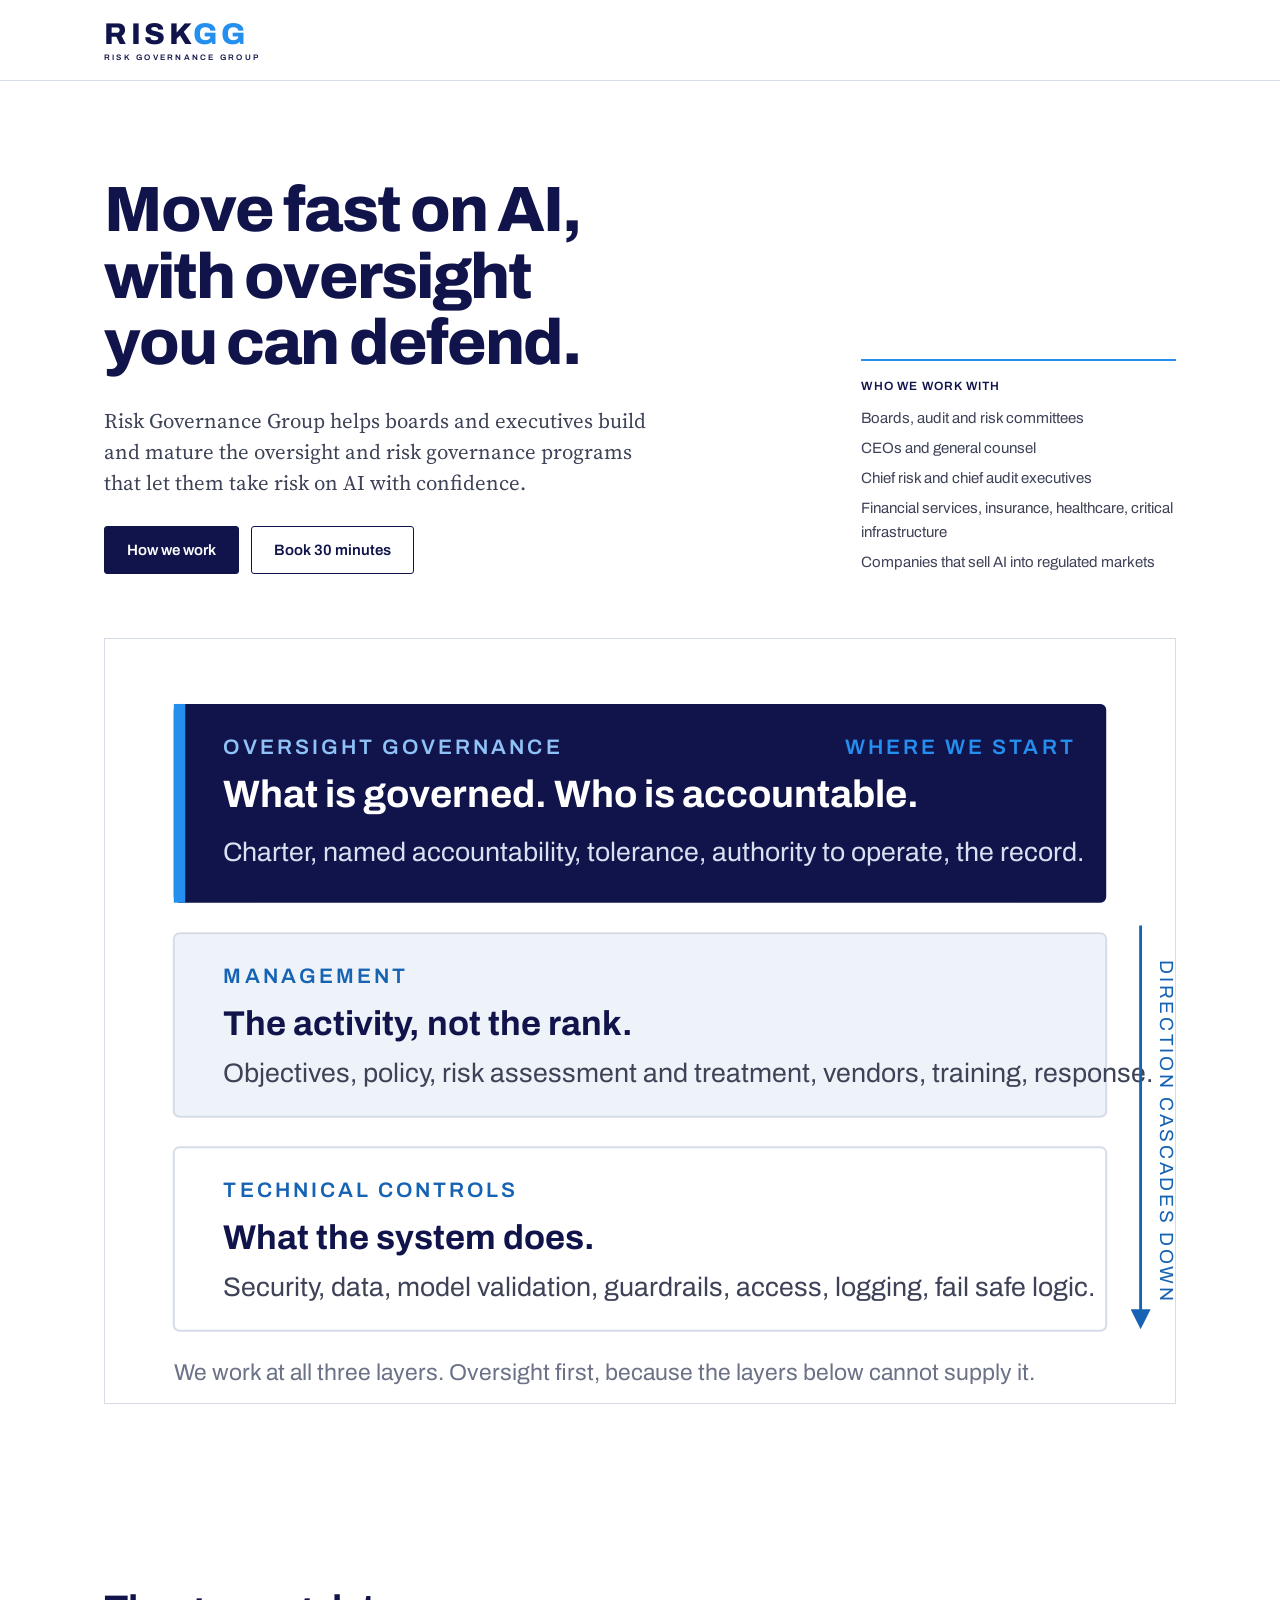
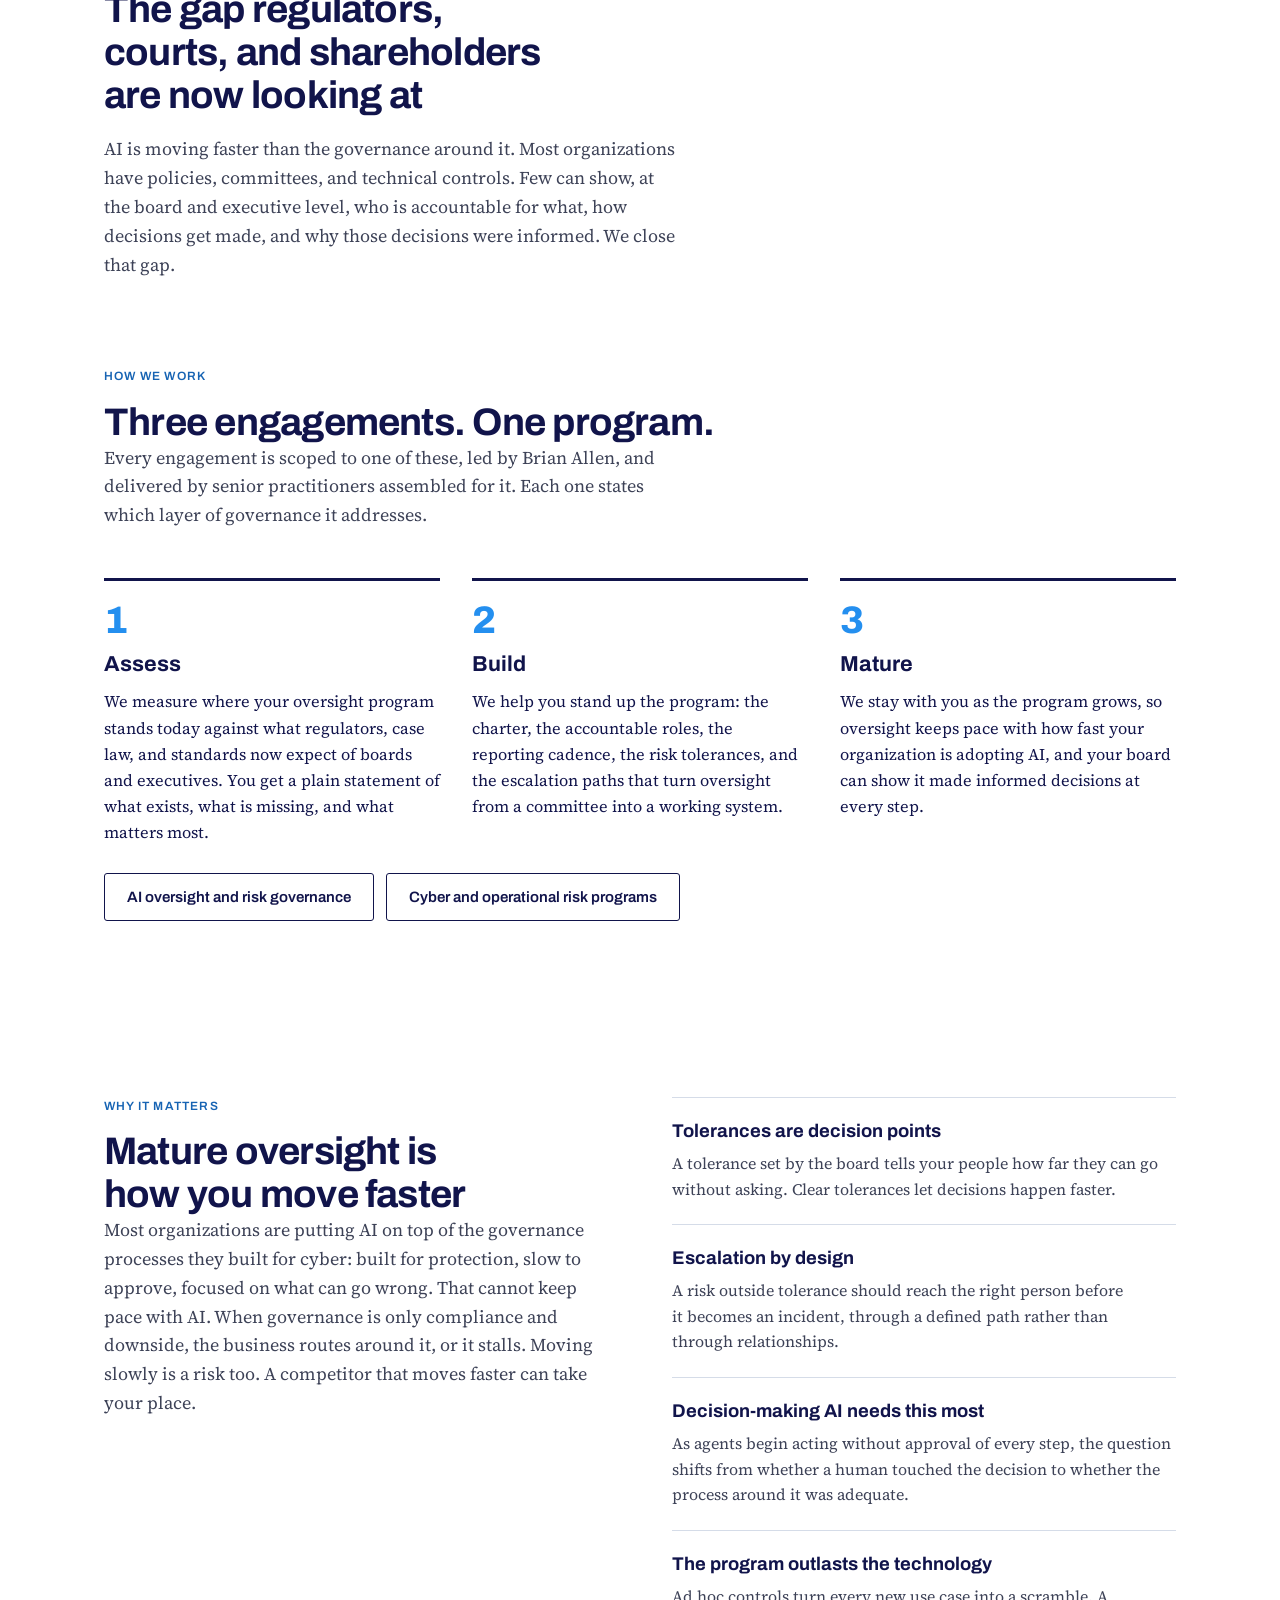
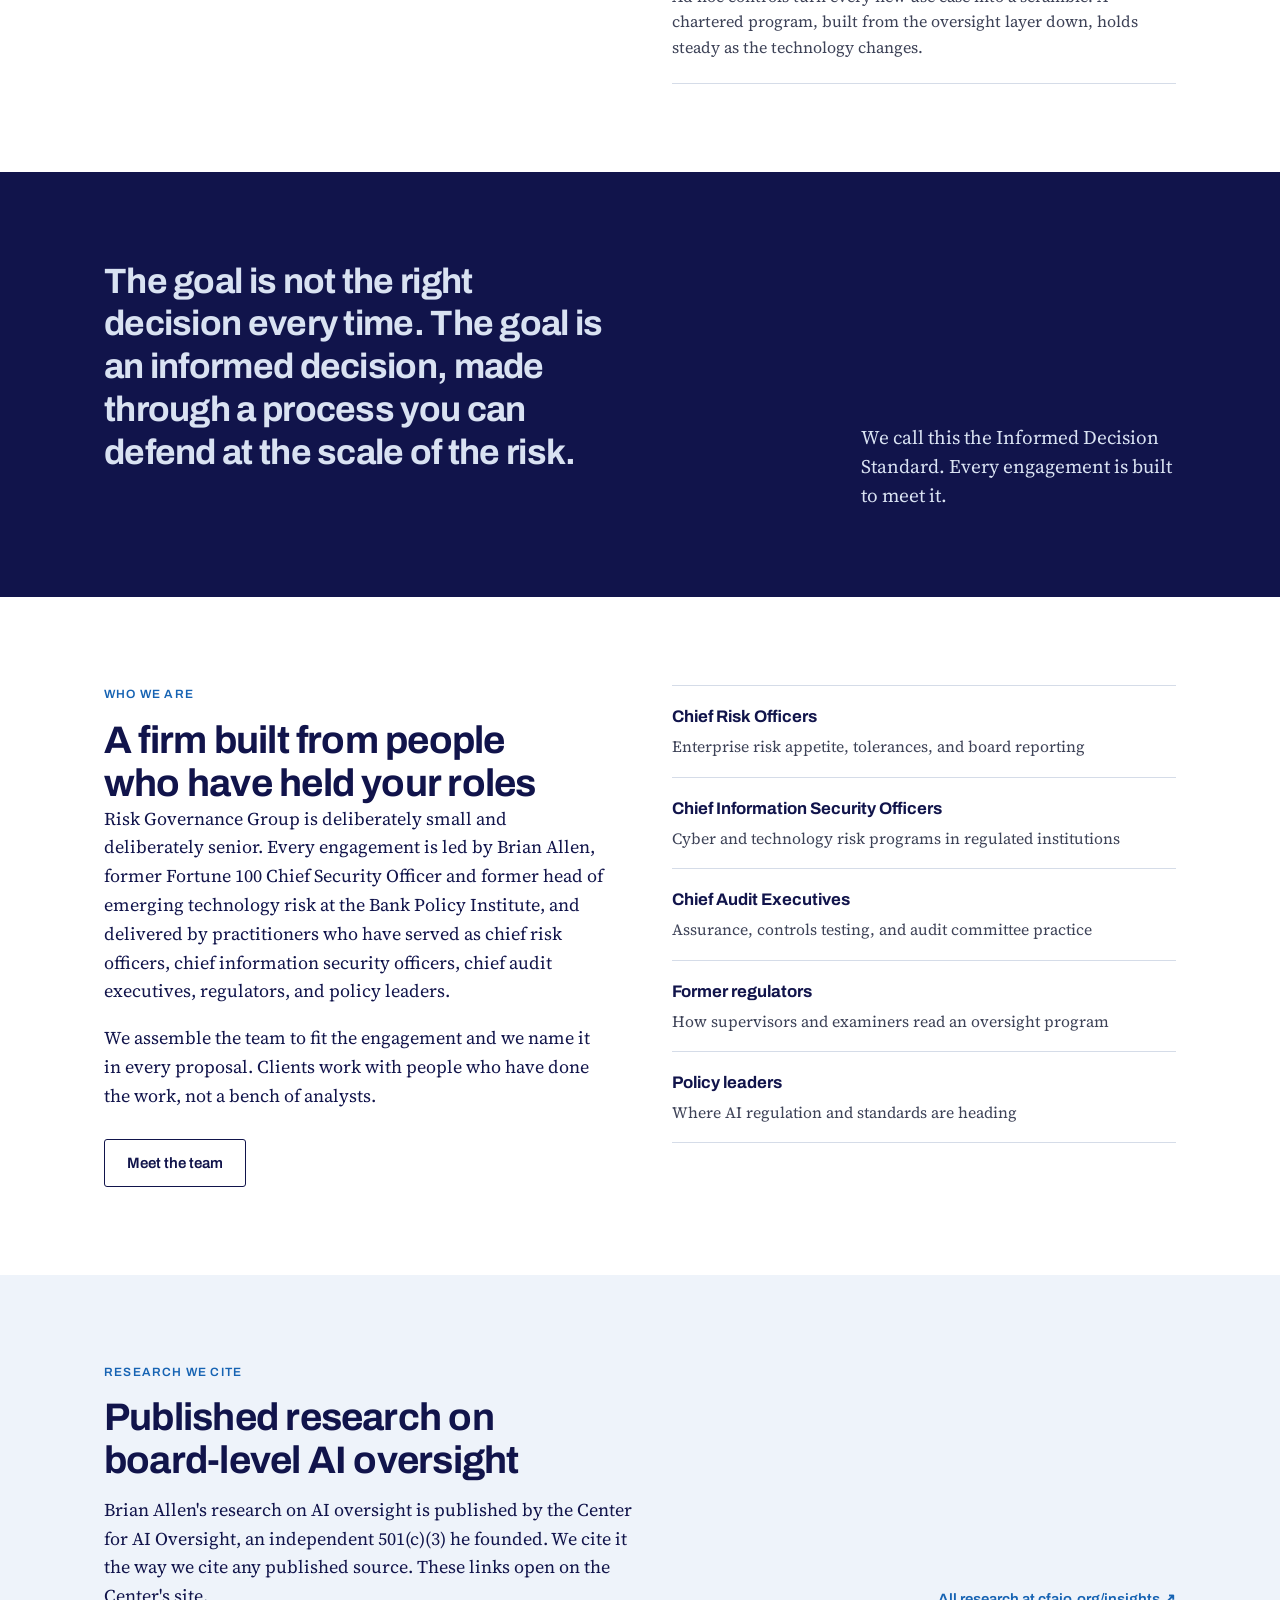
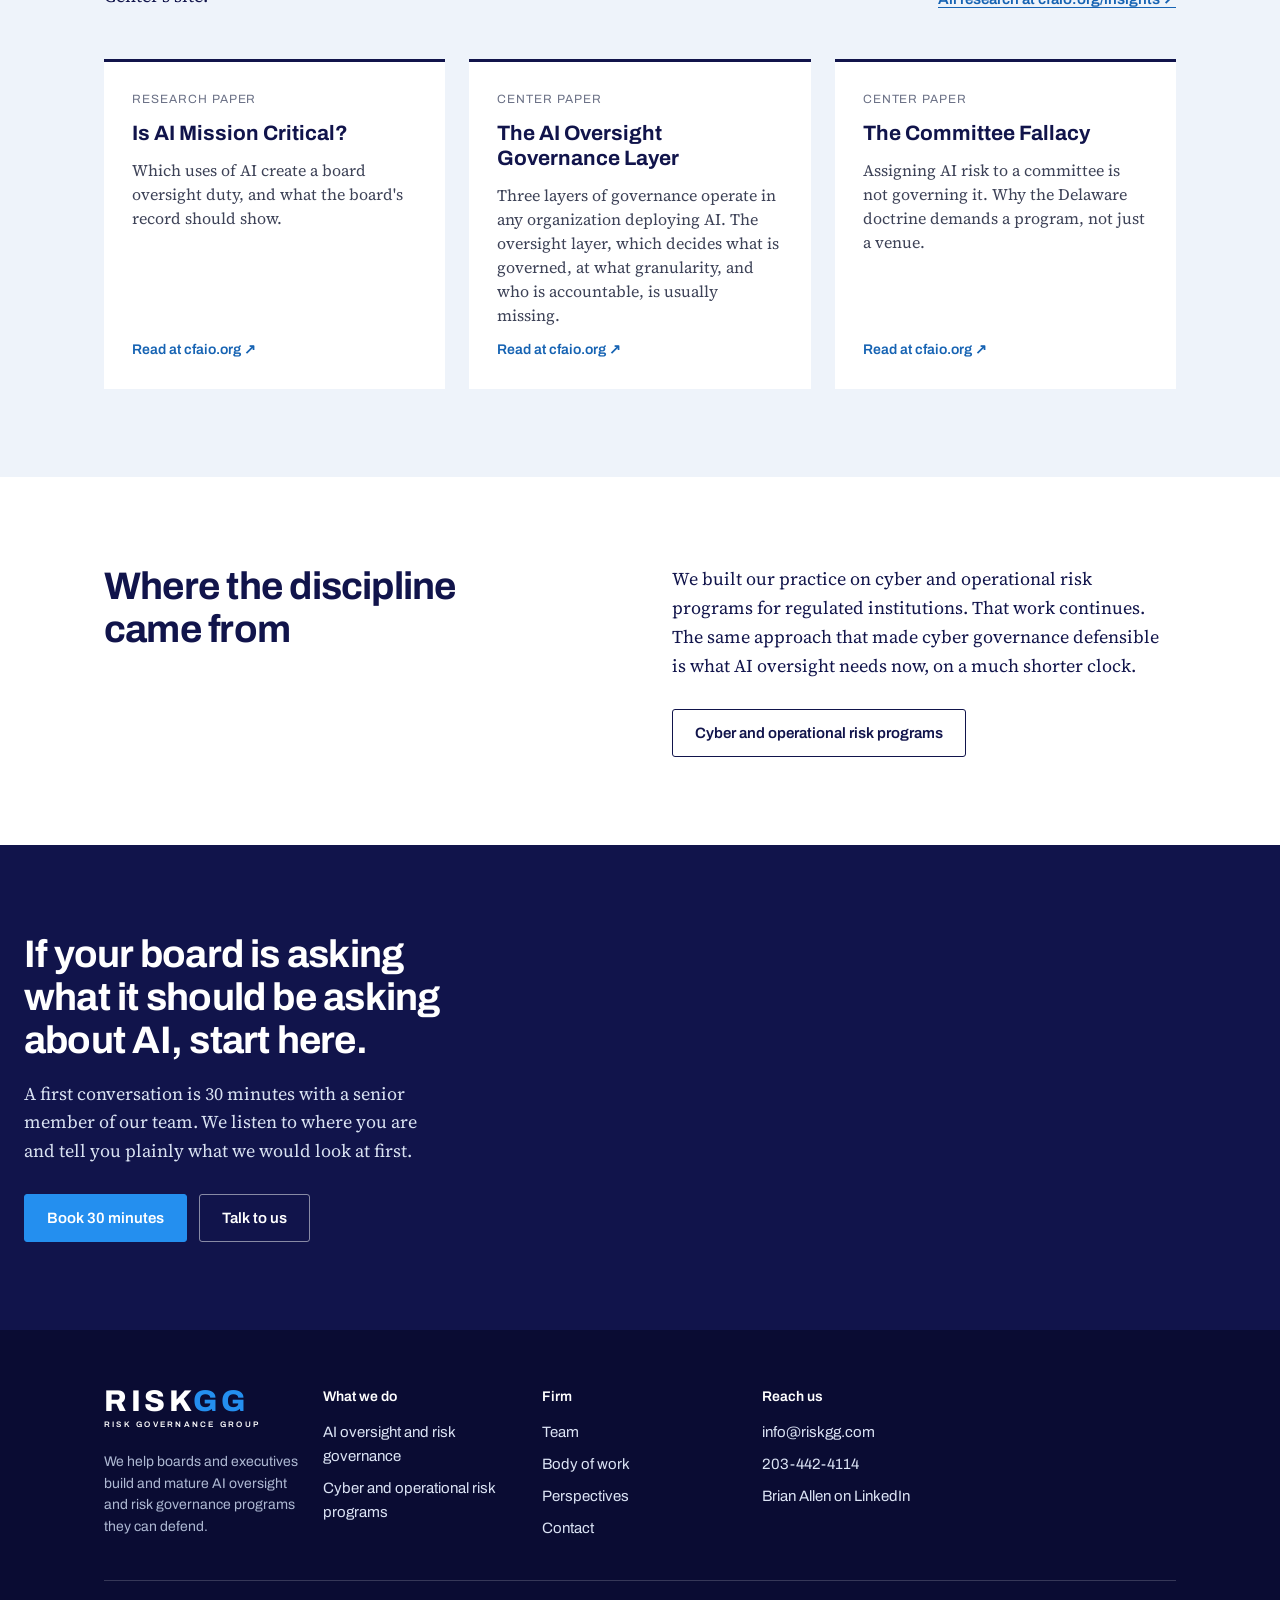
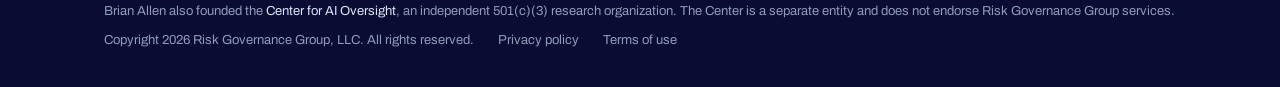
==== index.html @ 3fca48e7 "Risk Governance Group site: initial static build for Vercel" ====
<!DOCTYPE html>
<html lang="en">
<head>
<meta charset="utf-8">
<meta name="viewport" content="width=device-width, initial-scale=1">
<title>Risk Governance Group</title>
<meta name="description" content="Risk Governance Group helps boards and executives build and mature AI oversight and risk governance programs they can defend.">
<link rel="canonical" href="https://riskgg.com/">
<meta property="og:type" content="website">
<meta property="og:site_name" content="Risk Governance Group">
<meta property="og:title" content="Risk Governance Group">
<meta property="og:description" content="Risk Governance Group helps boards and executives build and mature AI oversight and risk governance programs they can defend.">
<meta property="og:url" content="https://riskgg.com/">
<meta property="og:image" content="https://riskgg.com/assets/og-image.png">
<meta name="twitter:card" content="summary_large_image">
<link rel="preconnect" href="https://fonts.googleapis.com"><link rel="preconnect" href="https://fonts.gstatic.com" crossorigin><link href="https://fonts.googleapis.com/css2?family=Archivo:wght@400;500;600;700;800&family=Source+Serif+4:ital,opsz,wght@0,8..60,400;0,8..60,600;1,8..60,400&display=swap" rel="stylesheet">
<link rel="stylesheet" href="/styles.css">
<link rel="icon" href="/assets/favicon.svg" type="image/svg+xml">
</head>
<body>
<a class="skip" href="#main">Skip to content</a>
<header class="site-header">
  <div class="wrap header-inner">
    <a href="/" class="wordmark" aria-label="Risk Governance Group home"><span class="wm-top"><span class="wm-risk">RISK</span><span class="wm-gg">GG</span></span><span class="wm-sub">Risk Governance Group</span></a>
    <details class="menu">
      <summary aria-label="Menu">Menu</summary>
      <nav class="nav" aria-label="Primary">
        <a href="/ai-oversight">AI oversight</a><a href="/cyber-operational-risk">Cyber and operational risk</a><a href="/team">Team</a><a href="/body-of-work">Body of work</a><a href="/perspectives">Perspectives</a>
        <a href="/contact" class="btn btn-solid btn-nav">Talk to us</a>
      </nav>
    </details>
  </div>
</header>
<main id="main">
<section class="hero">
  <div class="wrap hero-grid">
    <div class="hero-copy">
      <h1>Move fast on AI, with oversight you can defend.</h1>
      <p class="lede">Risk Governance Group helps boards and executives build and mature the oversight and risk governance programs that let them take risk on AI with confidence.</p>
      <div class="btn-row"><a href="#how-we-work" class="btn btn-solid">How we work</a><a href="https://calendar.app.google/1QkTQTcaoQQRDGSk6" rel="noopener" class="btn btn-outline">Book 30 minutes</a></div>
    </div>
    <aside class="hero-aside">
      <h3>Who we work with</h3>
      <span>Boards, audit and risk committees</span>
      <span>CEOs and general counsel</span>
      <span>Chief risk and chief audit executives</span>
      <span>Financial services, insurance, healthcare, critical infrastructure</span>
      <span>Companies that sell AI into regulated markets</span>
    </aside>
  </div>
  <div class="wrap"><figure class="layers">
<svg viewBox="0 0 560 400" role="img" aria-labelledby="layers-title layers-desc" xmlns="http://www.w3.org/2000/svg">
  <title id="layers-title">The three layers of AI governance</title>
  <desc id="layers-desc">Oversight governance sits above management, which sits above technical controls. We start at the top.</desc>
  <defs>
    <marker id="arr" viewBox="0 0 10 10" refX="5" refY="5" markerWidth="7" markerHeight="7" orient="auto-start-reverse"><path d="M0 0 L10 5 L0 10 z" fill="#1663B3"/></marker>
  </defs>
  <rect x="0" y="0" width="560" height="400" fill="#FFFFFF"/>
  <!-- oversight -->
  <rect x="36" y="34" width="488" height="104" rx="3" fill="#11144B"/>
  <rect x="36" y="34" width="6" height="104" fill="#248FEF"/>
  <text x="62" y="60" font-family="Archivo, Arial, sans-serif" font-size="11" font-weight="600" letter-spacing="1.6" fill="#8FC2F7">OVERSIGHT GOVERNANCE</text>
  <text x="62" y="88" font-family="Archivo, Arial, sans-serif" font-size="20" font-weight="700" fill="#FFFFFF">What is governed. Who is accountable.</text>
  <text x="62" y="116" font-family="Archivo, Arial, sans-serif" font-size="14" fill="#D9E2F2">Charter, named accountability, tolerance, authority to operate, the record.</text>
  <text x="508" y="60" text-anchor="end" font-family="Archivo, Arial, sans-serif" font-size="11" font-weight="600" letter-spacing="1.6" fill="#248FEF">WHERE WE START</text>
  <!-- management -->
  <rect x="36" y="154" width="488" height="96" rx="3" fill="#EEF3FA" stroke="#D5DCE8"/>
  <text x="62" y="180" font-family="Archivo, Arial, sans-serif" font-size="11" font-weight="600" letter-spacing="1.6" fill="#1663B3">MANAGEMENT</text>
  <text x="62" y="207" font-family="Archivo, Arial, sans-serif" font-size="18" font-weight="700" fill="#11144B">The activity, not the rank.</text>
  <text x="62" y="232" font-family="Archivo, Arial, sans-serif" font-size="14" fill="#3D4257">Objectives, policy, risk assessment and treatment, vendors, training, response.</text>
  <!-- technical -->
  <rect x="36" y="266" width="488" height="96" rx="3" fill="#FFFFFF" stroke="#D5DCE8"/>
  <text x="62" y="292" font-family="Archivo, Arial, sans-serif" font-size="11" font-weight="600" letter-spacing="1.6" fill="#1663B3">TECHNICAL CONTROLS</text>
  <text x="62" y="319" font-family="Archivo, Arial, sans-serif" font-size="18" font-weight="700" fill="#11144B">What the system does.</text>
  <text x="62" y="344" font-family="Archivo, Arial, sans-serif" font-size="14" fill="#3D4257">Security, data, model validation, guardrails, access, logging, fail safe logic.</text>
  <!-- cascade arrow -->
  <line x1="542" y1="150" x2="542" y2="356" stroke="#1663B3" stroke-width="1.5" marker-end="url(#arr)"/>
  <text x="552" y="258" transform="rotate(90 552 258)" text-anchor="middle" font-family="Archivo, Arial, sans-serif" font-size="10" letter-spacing="1.4" fill="#1663B3">DIRECTION CASCADES DOWN</text>
  <text x="36" y="388" font-family="Archivo, Arial, sans-serif" font-size="12" fill="#6B7186">We work at all three layers. Oversight first, because the layers below cannot supply it.</text>
</svg>
</figure></div>
</section>

<section class="band">
  <div class="wrap">
    <h2 class="h2-narrow">The gap regulators, courts, and shareholders are now looking at</h2>
    <p class="measure muted">AI is moving faster than the governance around it. Most organizations have policies, committees, and technical controls. Few can show, at the board and executive level, who is accountable for what, how decisions get made, and why those decisions were informed. We close that gap.</p>
  </div>
</section>

<section id="how-we-work" class="band band-tight">
  <div class="wrap">
    <div class="eyebrow">How we work</div>
    <h2>Three engagements. One program.</h2>
    <p class="measure muted">Every engagement is scoped to one of these, led by Brian Allen, and delivered by senior practitioners assembled for it. Each one states which layer of governance it addresses.</p>
    <div class="steps">
      <div class="step"><span class="step-n">1</span><h3>Assess</h3><p>We measure where your oversight program stands today against what regulators, case law, and standards now expect of boards and executives. You get a plain statement of what exists, what is missing, and what matters most.</p></div>
      <div class="step"><span class="step-n">2</span><h3>Build</h3><p>We help you stand up the program: the charter, the accountable roles, the reporting cadence, the risk tolerances, and the escalation paths that turn oversight from a committee into a working system.</p></div>
      <div class="step"><span class="step-n">3</span><h3>Mature</h3><p>We stay with you as the program grows, so oversight keeps pace with how fast your organization is adopting AI, and your board can show it made informed decisions at every step.</p></div>
    </div>
    <div class="btn-row"><a href="/ai-oversight" class="btn btn-outline">AI oversight and risk governance</a><a href="/cyber-operational-risk" class="btn btn-outline">Cyber and operational risk programs</a></div>
  </div>
</section>

<section class="band">
  <div class="wrap split">
    <div>
      <div class="eyebrow">Why it matters</div>
      <h2>Mature oversight is how you move faster</h2>
      <p class="muted">Most organizations are putting AI on top of the governance processes they built for cyber: built for protection, slow to approve, focused on what can go wrong. That cannot keep pace with AI. When governance is only compliance and downside, the business routes around it, or it stalls. Moving slowly is a risk too. A competitor that moves faster can take your place.</p>
    </div>
    <div class="list-grid">
      <div><h3>Tolerances are decision points</h3><p>A tolerance set by the board tells your people how far they can go without asking. Clear tolerances let decisions happen faster.</p></div>
      <div><h3>Escalation by design</h3><p>A risk outside tolerance should reach the right person before it becomes an incident, through a defined path rather than through relationships.</p></div>
      <div><h3>Decision-making AI needs this most</h3><p>As agents begin acting without approval of every step, the question shifts from whether a human touched the decision to whether the process around it was adequate.</p></div>
      <div><h3>The program outlasts the technology</h3><p>Ad hoc controls turn every new use case into a scramble. A chartered program, built from the oversight layer down, holds steady as the technology changes.</p></div>
    </div>
  </div>
</section>

<section class="band band-navy statement">
  <div class="wrap statement-inner">
    <p class="statement-big">The goal is not the right decision every time. The goal is an informed decision, made through a process you can defend at the scale of the risk.</p>
    <p class="statement-small">We call this the Informed Decision Standard. Every engagement is built to meet it.</p>
  </div>
</section>

<section class="band">
  <div class="wrap split">
    <div>
      <div class="eyebrow">Who we are</div>
      <h2>A firm built from people who have held your roles</h2>
      <p>Risk Governance Group is deliberately small and deliberately senior. Every engagement is led by Brian Allen, former Fortune 100 Chief Security Officer and former head of emerging technology risk at the Bank Policy Institute, and delivered by practitioners who have served as chief risk officers, chief information security officers, chief audit executives, regulators, and policy leaders.</p>
      <p>We assemble the team to fit the engagement and we name it in every proposal. Clients work with people who have done the work, not a bench of analysts.</p>
      <div class="btn-row"><a href="/team" class="btn btn-outline">Meet the team</a></div>
    </div>
    <div class="roles">
      <div><b>Chief Risk Officers</b><span>Enterprise risk appetite, tolerances, and board reporting</span></div>
      <div><b>Chief Information Security Officers</b><span>Cyber and technology risk programs in regulated institutions</span></div>
      <div><b>Chief Audit Executives</b><span>Assurance, controls testing, and audit committee practice</span></div>
      <div><b>Former regulators</b><span>How supervisors and examiners read an oversight program</span></div>
      <div><b>Policy leaders</b><span>Where AI regulation and standards are heading</span></div>
    </div>
  </div>
</section>

<section class="band band-light">
  <div class="wrap">
    <div class="section-head">
      <div>
        <div class="eyebrow">Research we cite</div>
        <h2>Published research on board-level AI oversight</h2>
        <p>Brian Allen's research on AI oversight is published by the Center for AI Oversight, an independent 501(c)(3) he founded. We cite it the way we cite any published source. These links open on the Center's site.</p>
      </div>
      <a href="https://cfaio.org/insights" rel="noopener" class="link-strong">All research at cfaio.org/insights &#8599;</a>
    </div>
    <div class="cards-3">
      <a href="https://cfaio.org/is-ai-mission-critical" rel="noopener" class="card">
        <span class="card-kicker">Research paper</span>
        <span class="card-title">Is AI Mission Critical?</span>
        <span class="card-text">Which uses of AI create a board oversight duty, and what the board's record should show.</span>
        <span class="card-link">Read at cfaio.org &#8599;</span>
      </a>
      <a href="https://cfaio.org/the-ai-oversight-governance-layer" rel="noopener" class="card">
        <span class="card-kicker">Center paper</span>
        <span class="card-title">The AI Oversight Governance Layer</span>
        <span class="card-text">Three layers of governance operate in any organization deploying AI. The oversight layer, which decides what is governed, at what granularity, and who is accountable, is usually missing.</span>
        <span class="card-link">Read at cfaio.org &#8599;</span>
      </a>
      <a href="https://cfaio.org/committee-fallacy-anatomy" rel="noopener" class="card">
        <span class="card-kicker">Center paper</span>
        <span class="card-title">The Committee Fallacy</span>
        <span class="card-text">Assigning AI risk to a committee is not governing it. Why the Delaware doctrine demands a program, not just a venue.</span>
        <span class="card-link">Read at cfaio.org &#8599;</span>
      </a>
    </div>
  </div>
</section>

<section class="band">
  <div class="wrap split">
    <h2>Where the discipline came from</h2>
    <div>
      <p>We built our practice on cyber and operational risk programs for regulated institutions. That work continues. The same approach that made cyber governance defensible is what AI oversight needs now, on a much shorter clock.</p>
      <div class="btn-row"><a href="/cyber-operational-risk" class="btn btn-outline">Cyber and operational risk programs</a></div>
    </div>
  </div>
</section>

<section class="band band-navy cta">
  <div class="wrap cta-inner">
    <h2>If your board is asking what it should be asking about AI, start here.</h2>
    <p>A first conversation is 30 minutes with a senior member of our team. We listen to where you are and tell you plainly what we would look at first.</p>
    <div class="btn-row"><a href="https://calendar.app.google/1QkTQTcaoQQRDGSk6" rel="noopener" class="btn btn-blue">Book 30 minutes</a><a href="/contact" class="btn btn-ghost-light">Talk to us</a></div>
  </div>
</section>
</main>
<footer class="site-footer">
  <div class="wrap footer-grid">
    <div class="footer-brand">
      <a href="/" class="wordmark wordmark-white" aria-label="Risk Governance Group home"><span class="wm-top"><span class="wm-risk">RISK</span><span class="wm-gg">GG</span></span><span class="wm-sub">Risk Governance Group</span></a>
      <p>We help boards and executives build and mature AI oversight and risk governance programs they can defend.</p>
    </div>
    <div>
      <h4>What we do</h4>
      <a href="/ai-oversight">AI oversight and risk governance</a>
      <a href="/cyber-operational-risk">Cyber and operational risk programs</a>
    </div>
    <div>
      <h4>Firm</h4>
      <a href="/team">Team</a>
      <a href="/body-of-work">Body of work</a>
      <a href="/perspectives">Perspectives</a>
      <a href="/contact">Contact</a>
    </div>
    <div>
      <h4>Reach us</h4>
      <a href="mailto:info@riskgg.com">info@riskgg.com</a>
      <a href="tel:+12034424114">203-442-4114</a>
      <a href="https://www.linkedin.com/in/brian-allen-esq-93a1545/" rel="noopener">Brian Allen on LinkedIn</a>
    </div>
    <div class="footer-legal">
      <span>Brian Allen also founded the <a href="https://cfaio.org" rel="noopener">Center for AI Oversight</a>, an independent 501(c)(3) research organization. The Center is a separate entity and does not endorse Risk Governance Group services.</span>
      <div class="footer-copy"><span>Copyright 2026 Risk Governance Group, LLC. All rights reserved.</span><a href="/privacy">Privacy policy</a><a href="/terms">Terms of use</a></div>
    </div>
  </div>
</footer>
</body>
</html>
---- styles.css ----
/* Risk Governance Group site styles
   Layout: one 1120px column, bands of white, pale blue and navy; typography carries the design, no photography.
   Colors (single light look, set explicitly): */
:root{
  --navy:#11144B;
  --navy-deep:#0A0C33;
  --blue:#248FEF;
  --blue-link:#1663B3;
  --ink:#11144B;
  --ink-soft:#3D4257;
  --ink-mute:#6B7186;
  --line:#D5DCE8;
  --pale:#EEF3FA;
  --paper:#FFFFFF;
  --on-navy:#D9E2F2;
  --on-navy-mute:#8F9BB8;
  --display:"Archivo",Arial,Helvetica,sans-serif;
  --body:"Source Serif 4",Georgia,"Times New Roman",serif;
  color-scheme:light;
}
*{box-sizing:border-box}
html{-webkit-text-size-adjust:100%}
body{margin:0;background:var(--paper);color:var(--ink);font-family:var(--body);font-size:18px;line-height:1.6}
img{max-width:100%;height:auto;display:block}
a{color:var(--blue-link);text-underline-offset:3px;text-decoration-thickness:1px}
a:hover{color:var(--navy)}
a:focus-visible,button:focus-visible,summary:focus-visible{outline:3px solid var(--blue);outline-offset:3px}
p{text-wrap:pretty;margin:0 0 1em}
p:last-child{margin-bottom:0}
h1,h2,h3,h4{font-family:var(--display);text-wrap:balance;margin:0;color:var(--ink)}
h1{font-weight:800;font-size:clamp(2.3rem,5vw,4.2rem);line-height:1.04;letter-spacing:-0.03em}
h2{font-weight:700;font-size:clamp(1.6rem,3vw,2.4rem);line-height:1.12;letter-spacing:-0.02em}
h3{font-weight:700;font-size:1.2rem;line-height:1.25}
h4{font-size:14px;font-weight:600}
.measure{max-width:64ch}
.muted{color:var(--ink-soft)}
.small{font-size:1rem}
.skip{position:absolute;left:-999px;top:0;background:var(--navy);color:#fff;padding:8px 12px;z-index:50}
.skip:focus{left:16px}

/* layout */
.wrap{max-width:1120px;margin:0 auto;padding-left:max(24px,env(safe-area-inset-left,0px));padding-right:max(24px,env(safe-area-inset-right,0px))}
.band{padding-block:88px}
.band-tight{padding-block:0 88px}
.band-light{background:var(--pale)}
.band-navy{background:var(--navy);color:#fff}
.band-navy h2,.band-navy h3{color:#fff}
.band-navy p{color:var(--on-navy)}
.eyebrow{font-family:var(--display);font-size:12px;letter-spacing:0.1em;text-transform:uppercase;font-weight:600;color:var(--blue-link);margin-bottom:14px}
.h2-narrow{max-width:22ch;margin-bottom:18px}
.split{display:grid;grid-template-columns:repeat(auto-fit,minmax(300px,1fr));gap:40px 64px;align-items:start}
.split>div{min-width:0}
.split h2+div,.split>h2{min-width:0}
.section-head{display:flex;flex-wrap:wrap;justify-content:space-between;align-items:end;gap:24px}
.section-head>div{max-width:60ch}
.section-head h2{margin-bottom:14px}
.link-strong{font-family:var(--display);font-weight:600;font-size:15px}

/* header */
.site-header{border-bottom:1px solid var(--line);background:var(--paper);position:sticky;top:0;z-index:20}
.header-inner{display:flex;align-items:center;justify-content:space-between;min-height:80px;gap:32px}
.wordmark{display:inline-flex;flex-direction:column;line-height:1;text-decoration:none;color:var(--navy);flex-shrink:0}
.wm-top{font-family:var(--display);font-weight:800;font-size:30px;letter-spacing:0.12em}
.wm-risk{color:var(--navy)}
.wm-gg{color:var(--blue)}
.wm-sub{font-family:var(--display);font-size:8px;letter-spacing:0.28em;text-transform:uppercase;font-weight:600;margin-top:5px;color:var(--navy)}
.wordmark-white .wm-risk,.wordmark-white .wm-sub{color:#fff}
.menu{position:relative}
.menu>summary{list-style:none;cursor:pointer;display:none;font-family:var(--display);font-weight:600;font-size:15px;padding:10px 14px;border:1.5px solid var(--navy);border-radius:3px;color:var(--navy)}
.menu>summary::-webkit-details-marker{display:none}
.nav{display:flex;align-items:center;gap:28px;font-family:var(--display);font-size:15px;font-weight:500;flex-wrap:wrap;row-gap:10px}
.nav a{color:var(--navy);text-decoration:none;white-space:nowrap;padding:4px 0;border-bottom:2px solid transparent}
.nav a:hover{border-bottom-color:var(--blue)}
.nav a.active{border-bottom-color:var(--navy)}
.nav a.btn-nav{border-bottom:0;padding:10px 18px}
@media (max-width:860px){
  .menu>summary{display:inline-block}
  .nav{display:none;position:absolute;right:0;top:calc(100% + 10px);background:var(--paper);border:1px solid var(--line);padding:16px 20px;flex-direction:column;align-items:stretch;gap:14px;min-width:260px;box-shadow:0 12px 32px rgba(17,20,75,0.12)}
  .menu[open]>.nav{display:flex}
  .nav a{white-space:normal}
}

/* buttons */
.btn{font-family:var(--display);font-weight:600;font-size:15px;text-decoration:none;padding:14px 22px;border-radius:3px;display:inline-block;border:1.5px solid var(--navy);transition:background .15s,color .15s,border-color .15s;line-height:1.2}
.btn-solid{background:var(--navy);color:#fff}
.btn-solid:hover{background:var(--blue);border-color:var(--blue);color:#fff}
.btn-outline{color:var(--navy);background:transparent}
.btn-outline:hover{background:var(--navy);color:#fff}
.btn-blue{background:var(--blue);border-color:var(--blue);color:#fff}
.btn-blue:hover{background:#fff;color:var(--navy);border-color:#fff}
.btn-ghost-light{color:#fff;border-color:rgba(255,255,255,0.5);background:transparent}
.btn-ghost-light:hover{border-color:#fff;background:#fff;color:var(--navy)}
.btn-row{display:flex;flex-wrap:wrap;gap:12px;margin-top:28px}

/* hero */
.hero{padding-block:96px 0}
.hero-grid{display:grid;grid-template-columns:repeat(auto-fit,minmax(300px,1fr));gap:48px 64px;align-items:end;margin-bottom:64px}
.hero-copy{grid-column:span 2;min-width:0}
.hero-copy h1{max-width:16ch;margin-bottom:28px}
.lede{font-size:1.3rem;line-height:1.5;color:var(--ink-soft);max-width:56ch}
.hero-aside{font-family:var(--display);font-size:15px;color:var(--ink-soft);border-top:2px solid var(--blue);padding-top:18px;display:flex;flex-direction:column;gap:6px;min-width:0}
.hero-aside h3{font-size:12px;letter-spacing:0.1em;text-transform:uppercase;font-weight:600;margin-bottom:6px;color:var(--navy)}
@media (max-width:700px){.hero-copy{grid-column:span 1}}
.layers{margin:0 0 96px;border:1px solid var(--line);background:var(--paper)}
.layers svg{width:100%;height:auto;display:block}

/* page hero */
.page-hero{padding-block:88px 56px;border-bottom:1px solid var(--line)}
.page-hero h1{margin-bottom:24px}
.page-hero-tight{padding-block:64px 32px}

/* steps */
.steps{display:grid;grid-template-columns:repeat(auto-fit,minmax(260px,1fr));gap:40px 32px;margin-top:48px}
.step{border-top:3px solid var(--navy);padding-top:20px;min-width:0}
.step-n{font-family:var(--display);font-weight:800;font-size:2.4rem;line-height:1;color:var(--blue);display:block;margin-bottom:12px}
.step h3{font-size:1.35rem;margin-bottom:10px}
.step p{font-size:1.02rem}

/* lists */
.list-grid{display:grid;grid-template-columns:repeat(auto-fit,minmax(240px,1fr));gap:0 40px;border-top:1px solid var(--line);min-width:0}
.list-grid>div{padding:22px 0;border-bottom:1px solid var(--line);min-width:0}
.list-grid h3{font-size:1.15rem;margin-bottom:8px}
.list-grid p{font-size:1rem;color:var(--ink-soft)}
.roles{display:grid;grid-template-columns:1fr;border-top:1px solid var(--line);min-width:0}
.roles>div{padding:18px 0;border-bottom:1px solid var(--line);display:flex;flex-direction:column;gap:4px}
.roles b{font-family:var(--display);font-weight:700;font-size:1.05rem}
.roles span{font-size:0.98rem;color:var(--ink-soft);line-height:1.5}
.roles-wide{grid-template-columns:repeat(auto-fit,minmax(300px,1fr));gap:0 48px;margin-top:36px}
.roles-wide>div{padding:24px 0}

/* statement */
.statement-inner{display:grid;grid-template-columns:repeat(auto-fit,minmax(300px,1fr));gap:32px 64px;align-items:end}
.statement-big{font-family:var(--display);font-weight:700;font-size:clamp(1.5rem,3vw,2.2rem);line-height:1.22;letter-spacing:-0.02em;max-width:24ch;grid-column:span 2;color:#fff}
.statement-small{font-size:1.2rem;line-height:1.5}
@media (max-width:700px){.statement-big{grid-column:span 1}}

/* cards */
.cards-3{display:grid;grid-template-columns:repeat(auto-fit,minmax(280px,1fr));gap:24px;margin-top:48px}
.card,.book{display:flex;flex-direction:column;gap:12px;background:var(--paper);padding:28px;border-top:3px solid var(--navy);text-decoration:none;color:var(--ink);min-width:0;transition:border-top-color .15s}
.card:hover,.book:hover{border-top-color:var(--blue);color:var(--ink)}
.band-light .card{background:var(--paper)}
.card-kicker{font-family:var(--display);font-size:12px;letter-spacing:0.08em;text-transform:uppercase;color:var(--ink-mute)}
.card-title{font-family:var(--display);font-weight:700;font-size:1.3rem;line-height:1.2}
.card-text{font-size:1rem;color:var(--ink-soft);line-height:1.5}
.card-link{font-family:var(--display);font-size:14px;font-weight:600;color:var(--blue-link);margin-top:auto}
.books{display:grid;grid-template-columns:repeat(auto-fit,minmax(280px,1fr));gap:24px;margin-top:40px}
.book{background:var(--pale)}
.book-static{cursor:default}
.book-static:hover{border-top-color:var(--navy)}

/* engagements */
.engagements{display:grid;grid-template-columns:1fr;border-top:1px solid var(--line);margin-top:32px}
.engagement{padding:36px 0;border-bottom:1px solid var(--line);display:grid;grid-template-columns:minmax(0,1fr);gap:12px;max-width:72ch}
.eng-head{display:flex;flex-wrap:wrap;align-items:center;gap:12px 20px}
.eng-head h3{font-size:1.4rem}
.layer-tag{font-family:var(--display);font-size:12px;letter-spacing:0.08em;text-transform:uppercase;font-weight:600;color:var(--blue-link);background:var(--pale);padding:5px 10px;border-radius:2px}
.engagement p{font-size:1.05rem}

/* questions */
.questions{margin:0;padding:0;list-style:none;counter-reset:q;border-top:1px solid var(--line);min-width:0}
.questions li{counter-increment:q;padding:18px 0 18px 56px;border-bottom:1px solid var(--line);position:relative;font-size:1.02rem;color:var(--ink-soft)}
.questions li::before{content:counter(q,lower-roman);position:absolute;left:0;top:18px;font-family:var(--display);font-weight:800;font-size:1.4rem;color:var(--blue);line-height:1}
.questions b{font-family:var(--display);color:var(--ink);font-weight:700}

/* finding */
.finding{border-top:1px solid var(--line)}
.finding>div{display:grid;grid-template-columns:minmax(150px,1fr) 2fr;gap:8px 24px;padding:16px 0;border-bottom:1px solid var(--line)}
.finding b{font-family:var(--display);font-weight:700}
.finding span{color:var(--ink-soft);font-size:1rem}
@media (max-width:520px){.finding>div{grid-template-columns:1fr}}

/* bio */
.bio-grid{display:grid;grid-template-columns:repeat(auto-fit,minmax(280px,1fr));gap:40px 64px;align-items:start}
.bio-grid>div{min-width:0}
.bio-grid>div:last-child{grid-column:span 2}
@media (max-width:700px){.bio-grid>div:last-child{grid-column:span 1}}
.portrait{aspect-ratio:4/5;max-width:100%;background:var(--line);overflow:hidden}
.portrait img{width:100%;height:100%;object-fit:cover;object-position:center top}
.bio-grid h2{font-size:clamp(1.8rem,3vw,2.5rem);margin-bottom:8px}
.bio-title{font-family:var(--display);color:var(--ink-soft);font-size:16px;margin-bottom:24px}
.cred-grid{font-family:var(--display);font-size:15px;line-height:1.5;color:var(--ink-soft);border-top:1px solid var(--line);margin-top:28px;display:grid;grid-template-columns:repeat(auto-fit,minmax(220px,1fr));gap:0 32px}
.cred-grid>div{padding:12px 0;border-bottom:1px solid var(--line)}
.cred-grid b{color:var(--ink);font-weight:600;display:block}

/* article rows */
.center-block{background:var(--pale);padding:40px}
.center-block .section-head{align-items:baseline;margin-bottom:8px}
.center-block>p{margin-bottom:24px;max-width:64ch;font-size:1rem}
.list-rows{border-top:1px solid var(--line);margin-top:24px}
.article{display:grid;grid-template-columns:minmax(120px,1fr) 5fr auto;gap:8px 24px;padding:20px 0;border-bottom:1px solid var(--line);text-decoration:none;color:var(--ink);align-items:baseline}
.article:hover .art-title{color:var(--blue-link)}
.art-cat{font-family:var(--display);font-size:14px;color:var(--ink-mute)}
.art-body{display:flex;flex-direction:column;gap:4px;min-width:0}
.art-title{font-family:var(--display);font-weight:700;font-size:1.15rem;line-height:1.25}
.art-blurb{font-size:0.98rem;color:var(--ink-soft);line-height:1.5}
.art-arrow{font-family:var(--display);font-size:14px;color:var(--blue-link)}
@media (max-width:600px){.article{grid-template-columns:1fr auto}.art-cat{grid-column:1 / -1}}

/* contact */
.contact-card{background:var(--pale);padding:40px;min-width:0}
.contact-card h2{margin-bottom:20px}
.contact-rows{border-top:1px solid var(--line)}
.contact-rows>div{display:grid;grid-template-columns:110px 1fr;gap:12px;padding:16px 0;border-bottom:1px solid var(--line);align-items:baseline}
.contact-label{font-family:var(--display);font-size:12px;letter-spacing:0.1em;text-transform:uppercase;font-weight:600;color:var(--ink-mute)}
.contact-value{font-family:var(--display);font-size:1.15rem;font-weight:600;text-decoration:none;word-break:break-word}

/* CTA */
.cta{padding-block:88px}
.cta-inner{max-width:60ch;margin-left:0}
.cta h2{margin-bottom:18px}
.cta p{max-width:46ch}

/* legal */
.legal h2{font-size:1.25rem;margin:36px 0 10px}
.legal h2:first-child{margin-top:0}
.legal ul{padding-left:1.2em;margin:0 0 1em}
.legal li{margin-bottom:6px}

/* footer */
.site-footer{background:var(--navy-deep);color:#C9D2E6;padding-block:56px 36px;font-family:var(--display);font-size:15px}
.footer-grid{display:grid;grid-template-columns:repeat(auto-fit,minmax(180px,1fr));gap:32px 24px}
.footer-grid>div{min-width:0;display:flex;flex-direction:column;gap:8px}
.footer-grid h4{color:#fff;margin-bottom:4px}
.footer-grid a{color:#DCE4F5;text-decoration:none}
.footer-grid a:hover{color:#fff;text-decoration:underline}
.footer-brand p{color:#AEB9D3;max-width:34ch;font-size:14px;line-height:1.55;margin-top:14px}
.footer-legal{grid-column:1 / -1;border-top:1px solid rgba(255,255,255,0.18);padding-top:20px;margin-top:8px;font-size:13px;color:var(--on-navy-mute);gap:10px}
.footer-legal a{color:#DCE4F5}
.footer-copy{display:flex;flex-wrap:wrap;gap:8px 24px}
.footer-copy a{color:var(--on-navy-mute)}

@media (prefers-reduced-motion:reduce){*{transition:none!important}}

/* article pages */
.article-body p{font-size:1.1rem}
.article-body p b{font-family:var(--display);font-size:1.2rem;display:block;margin-top:8px}
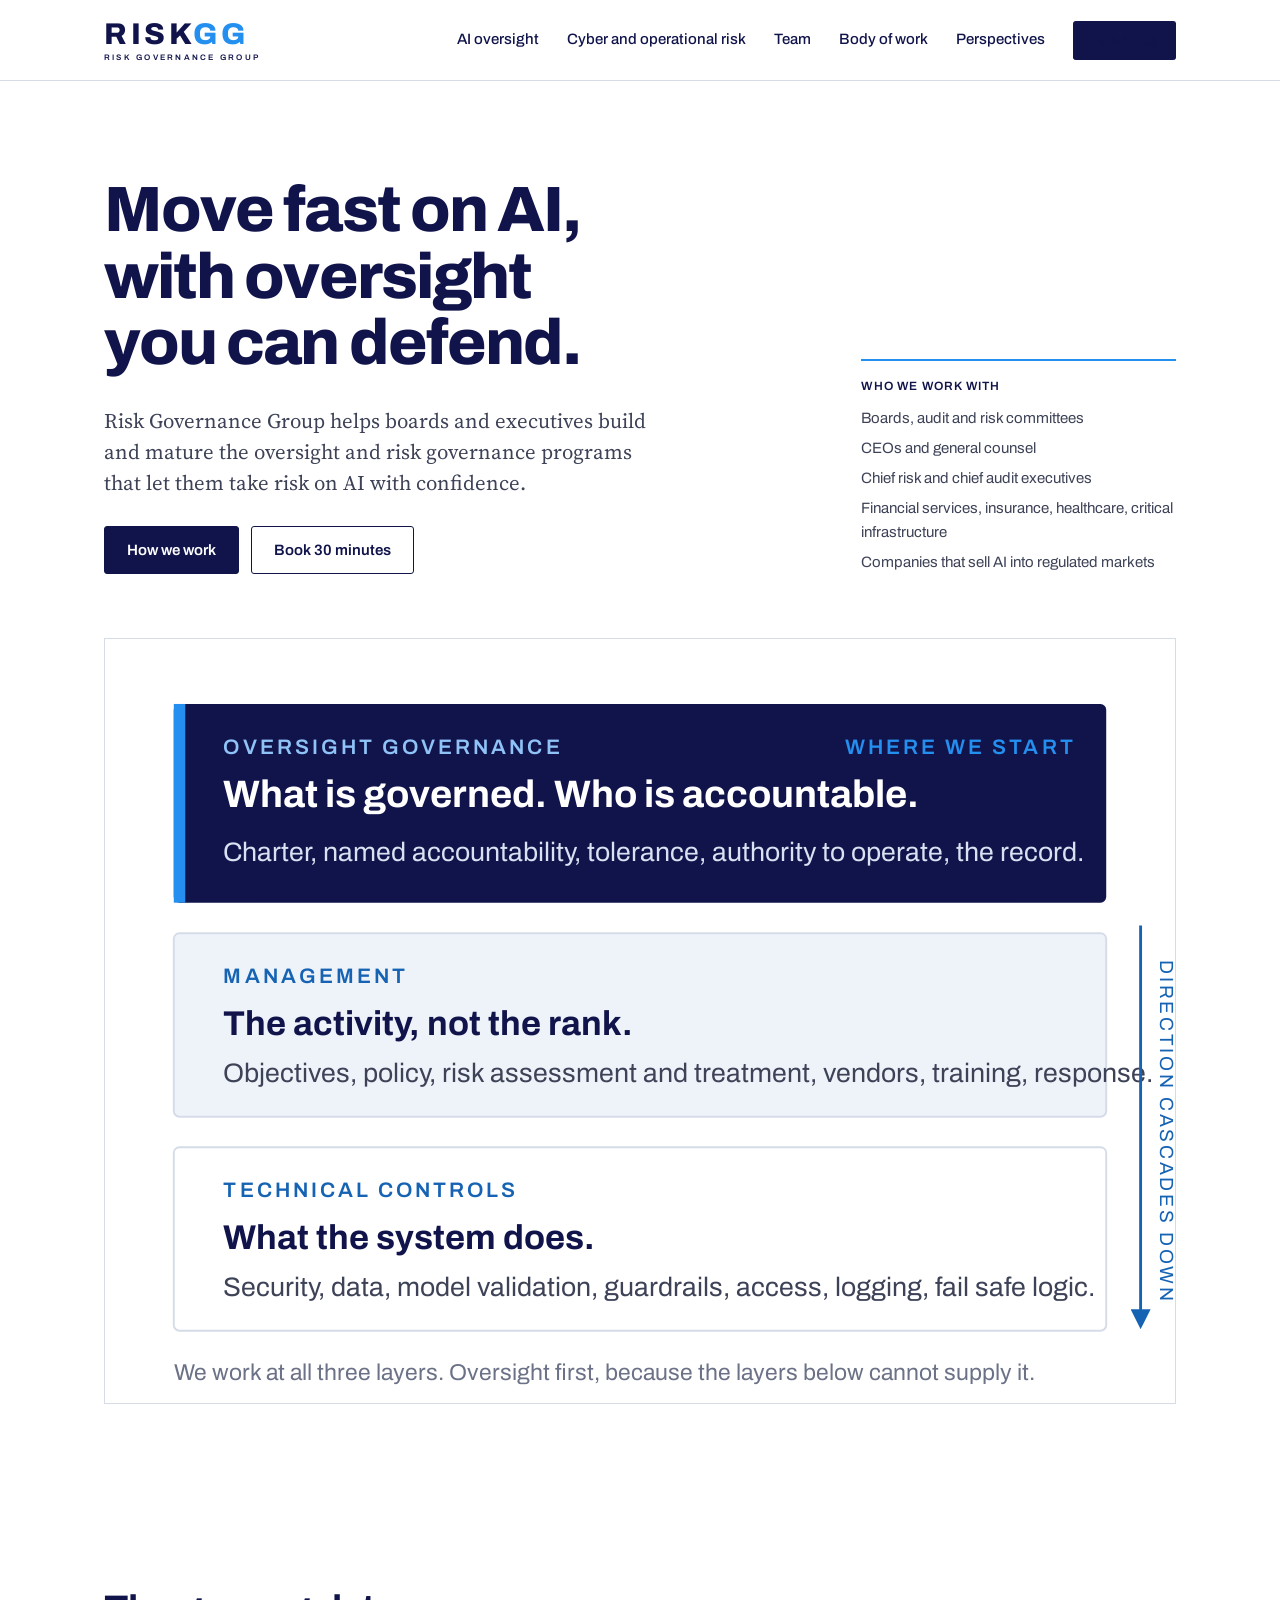
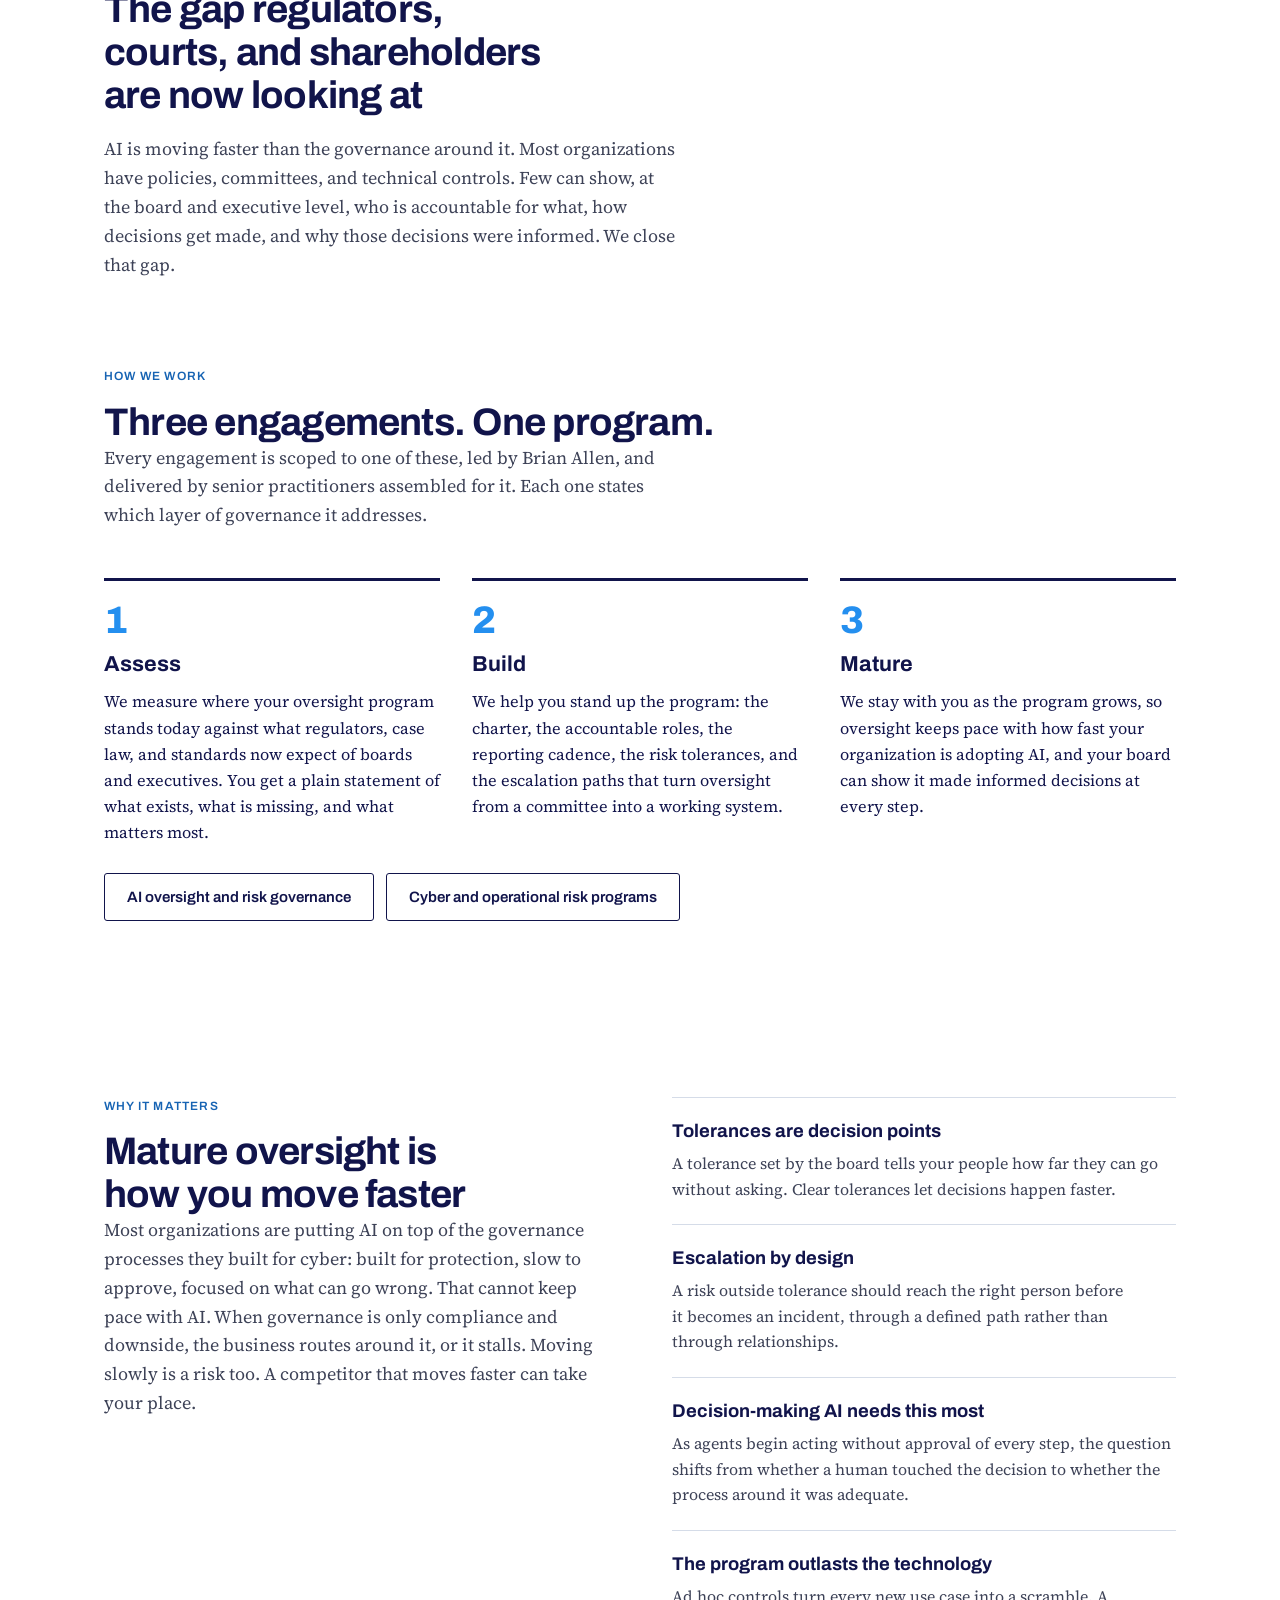
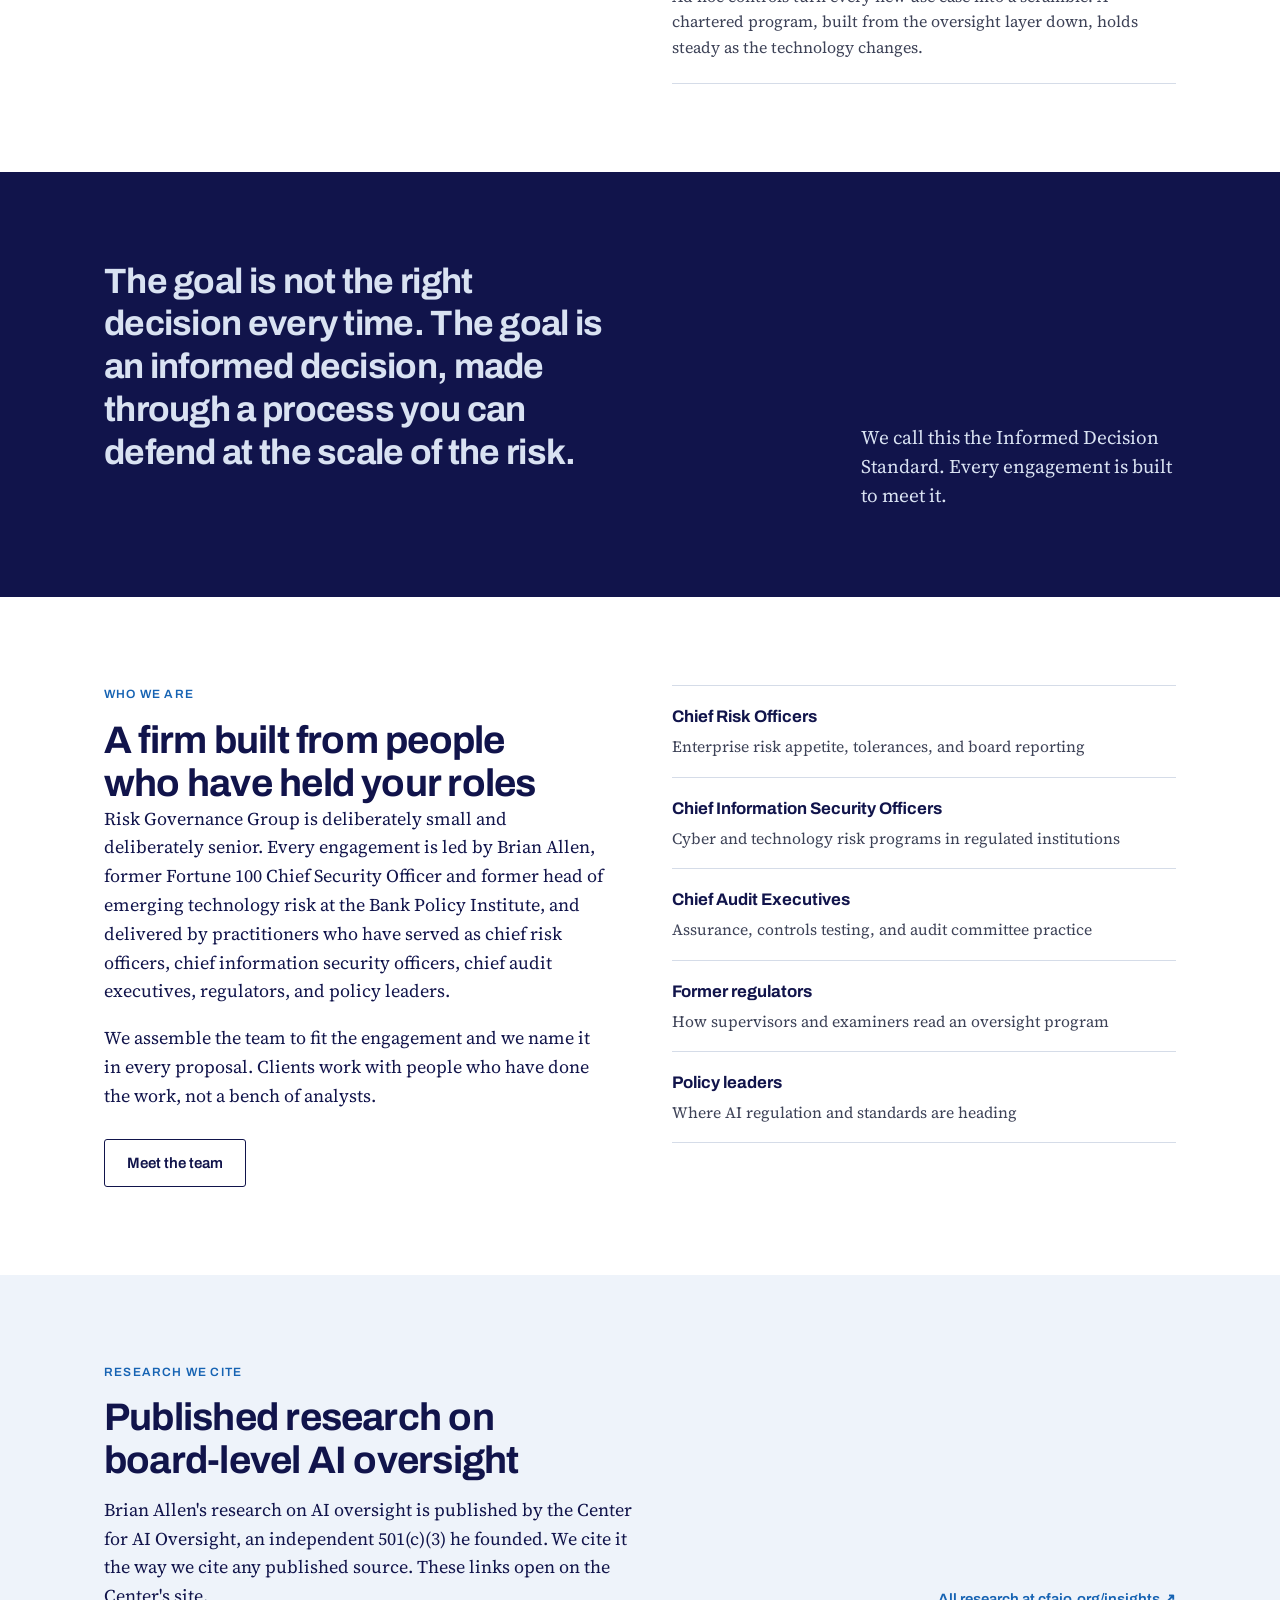
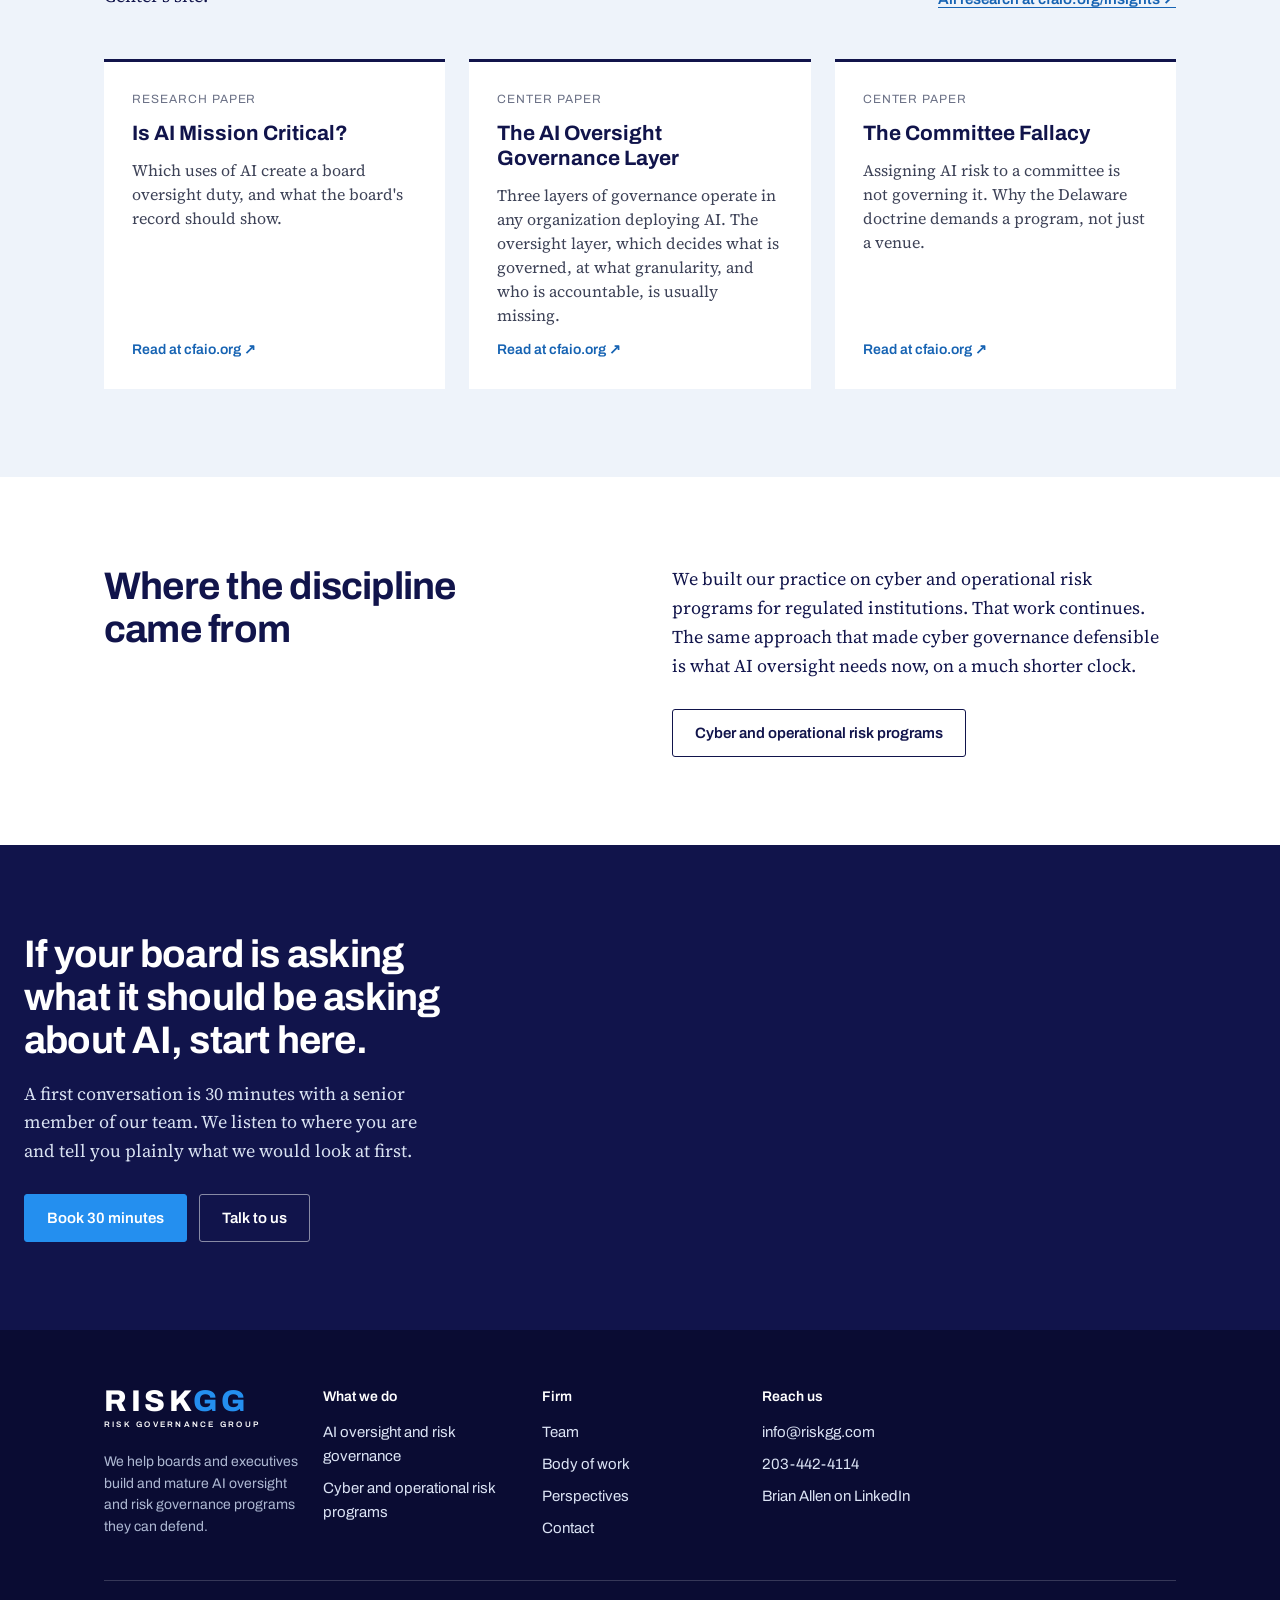
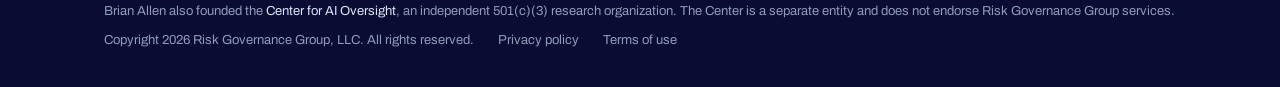
==== commit fd835dfe: "Fix desktop header navigation visibility" ====
--- a/index.html
+++ b/index.html
@@ -22,9 +22,13 @@
 <header class="site-header">
   <div class="wrap header-inner">
     <a href="/" class="wordmark" aria-label="Risk Governance Group home"><span class="wm-top"><span class="wm-risk">RISK</span><span class="wm-gg">GG</span></span><span class="wm-sub">Risk Governance Group</span></a>
+    <nav class="nav nav-desktop" aria-label="Primary">
+      <a href="/ai-oversight">AI oversight</a><a href="/cyber-operational-risk">Cyber and operational risk</a><a href="/team">Team</a><a href="/body-of-work">Body of work</a><a href="/perspectives">Perspectives</a>
+      <a href="/contact" class="btn btn-solid btn-nav">Talk to us</a>
+    </nav>
     <details class="menu">
       <summary aria-label="Menu">Menu</summary>
-      <nav class="nav" aria-label="Primary">
+      <nav class="nav nav-mobile" aria-label="Mobile Primary">
         <a href="/ai-oversight">AI oversight</a><a href="/cyber-operational-risk">Cyber and operational risk</a><a href="/team">Team</a><a href="/body-of-work">Body of work</a><a href="/perspectives">Perspectives</a>
         <a href="/contact" class="btn btn-solid btn-nav">Talk to us</a>
       </nav>
--- a/styles.css
+++ b/styles.css
@@ -65,8 +65,8 @@
 .wm-gg{color:var(--blue)}
 .wm-sub{font-family:var(--display);font-size:8px;letter-spacing:0.28em;text-transform:uppercase;font-weight:600;margin-top:5px;color:var(--navy)}
 .wordmark-white .wm-risk,.wordmark-white .wm-sub{color:#fff}
-.menu{position:relative}
-.menu>summary{list-style:none;cursor:pointer;display:none;font-family:var(--display);font-weight:600;font-size:15px;padding:10px 14px;border:1.5px solid var(--navy);border-radius:3px;color:var(--navy)}
+.menu{position:relative;display:none}
+.menu>summary{list-style:none;cursor:pointer;display:inline-block;font-family:var(--display);font-weight:600;font-size:15px;padding:10px 14px;border:1.5px solid var(--navy);border-radius:3px;color:var(--navy)}
 .menu>summary::-webkit-details-marker{display:none}
 .nav{display:flex;align-items:center;gap:28px;font-family:var(--display);font-size:15px;font-weight:500;flex-wrap:wrap;row-gap:10px}
 .nav a{color:var(--navy);text-decoration:none;white-space:nowrap;padding:4px 0;border-bottom:2px solid transparent}
@@ -74,9 +74,10 @@
 .nav a.active{border-bottom-color:var(--navy)}
 .nav a.btn-nav{border-bottom:0;padding:10px 18px}
 @media (max-width:860px){
-  .menu>summary{display:inline-block}
-  .nav{display:none;position:absolute;right:0;top:calc(100% + 10px);background:var(--paper);border:1px solid var(--line);padding:16px 20px;flex-direction:column;align-items:stretch;gap:14px;min-width:260px;box-shadow:0 12px 32px rgba(17,20,75,0.12)}
-  .menu[open]>.nav{display:flex}
+  .nav-desktop{display:none}
+  .menu{display:block}
+  .nav-mobile{display:none;position:absolute;right:0;top:calc(100% + 10px);background:var(--paper);border:1px solid var(--line);padding:16px 20px;flex-direction:column;align-items:stretch;gap:14px;min-width:260px;box-shadow:0 12px 32px rgba(17,20,75,0.12)}
+  .menu[open]>.nav-mobile{display:flex}
   .nav a{white-space:normal}
 }
 
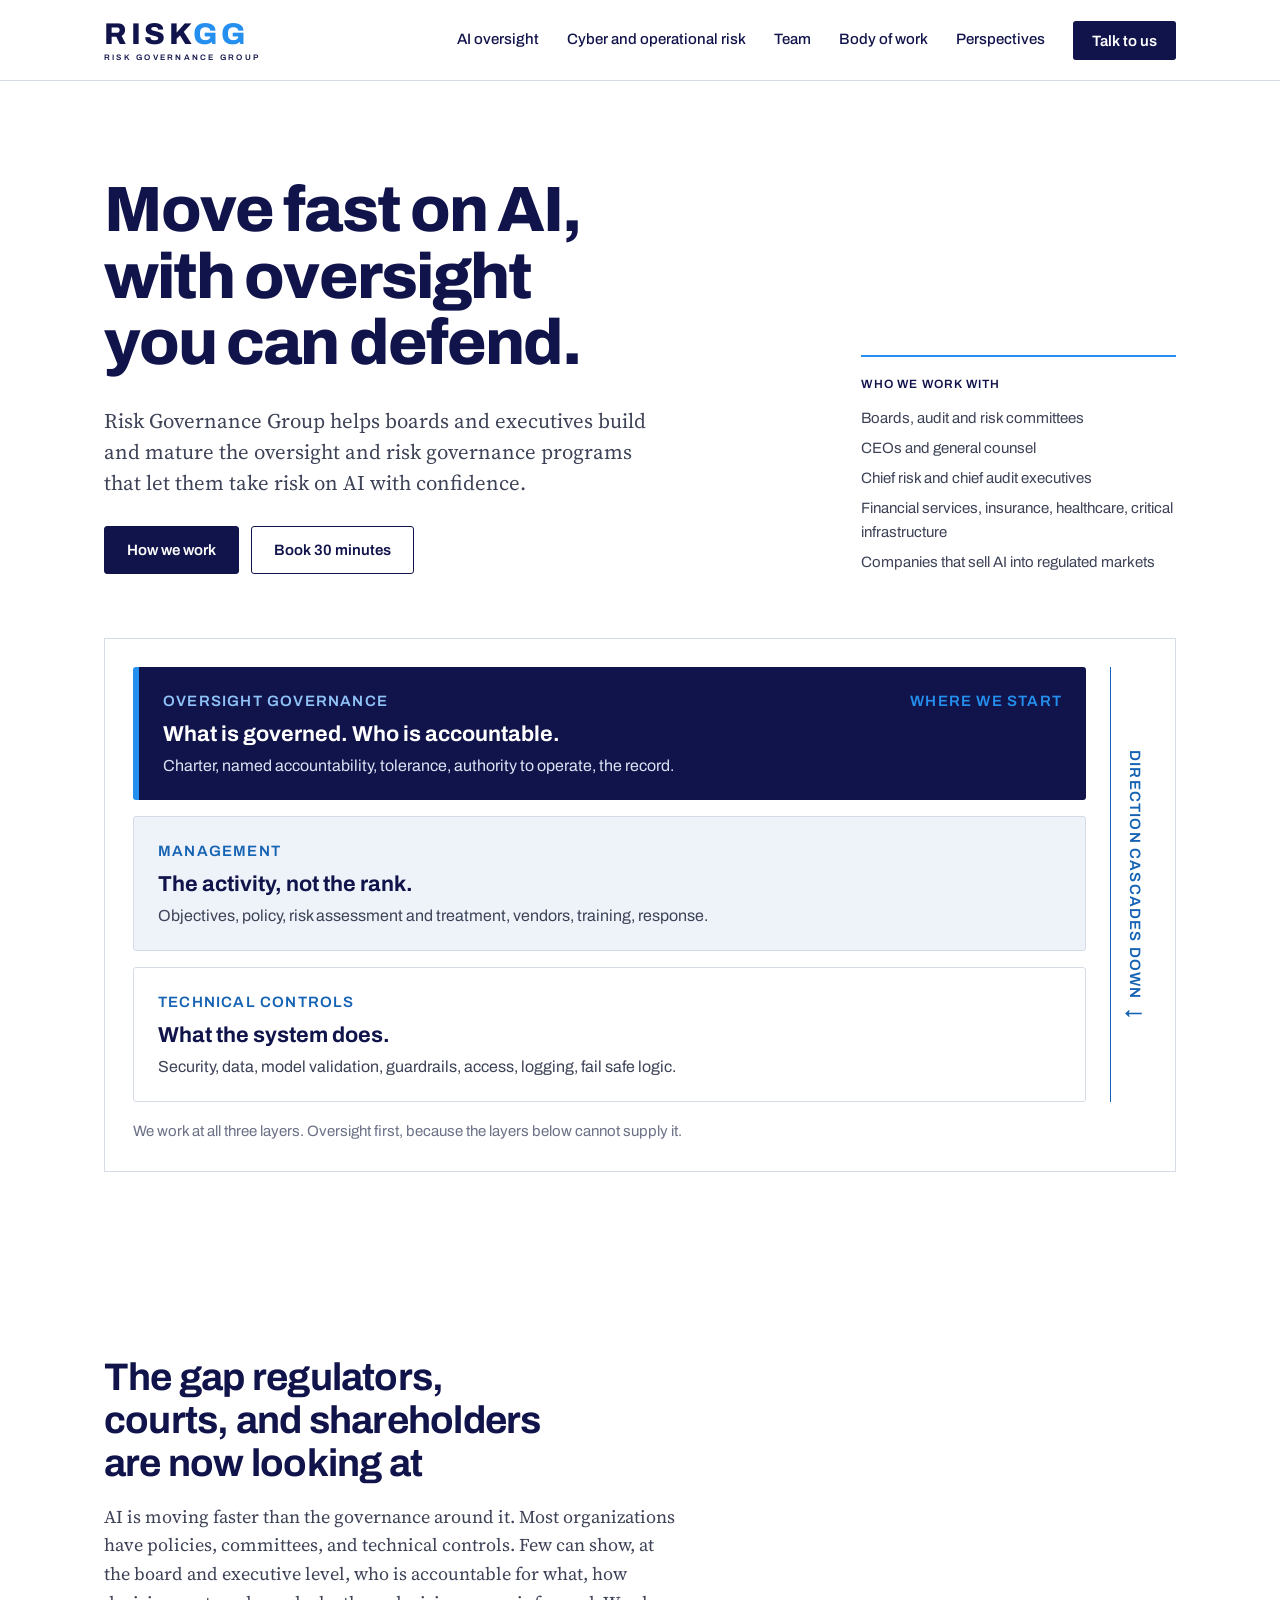
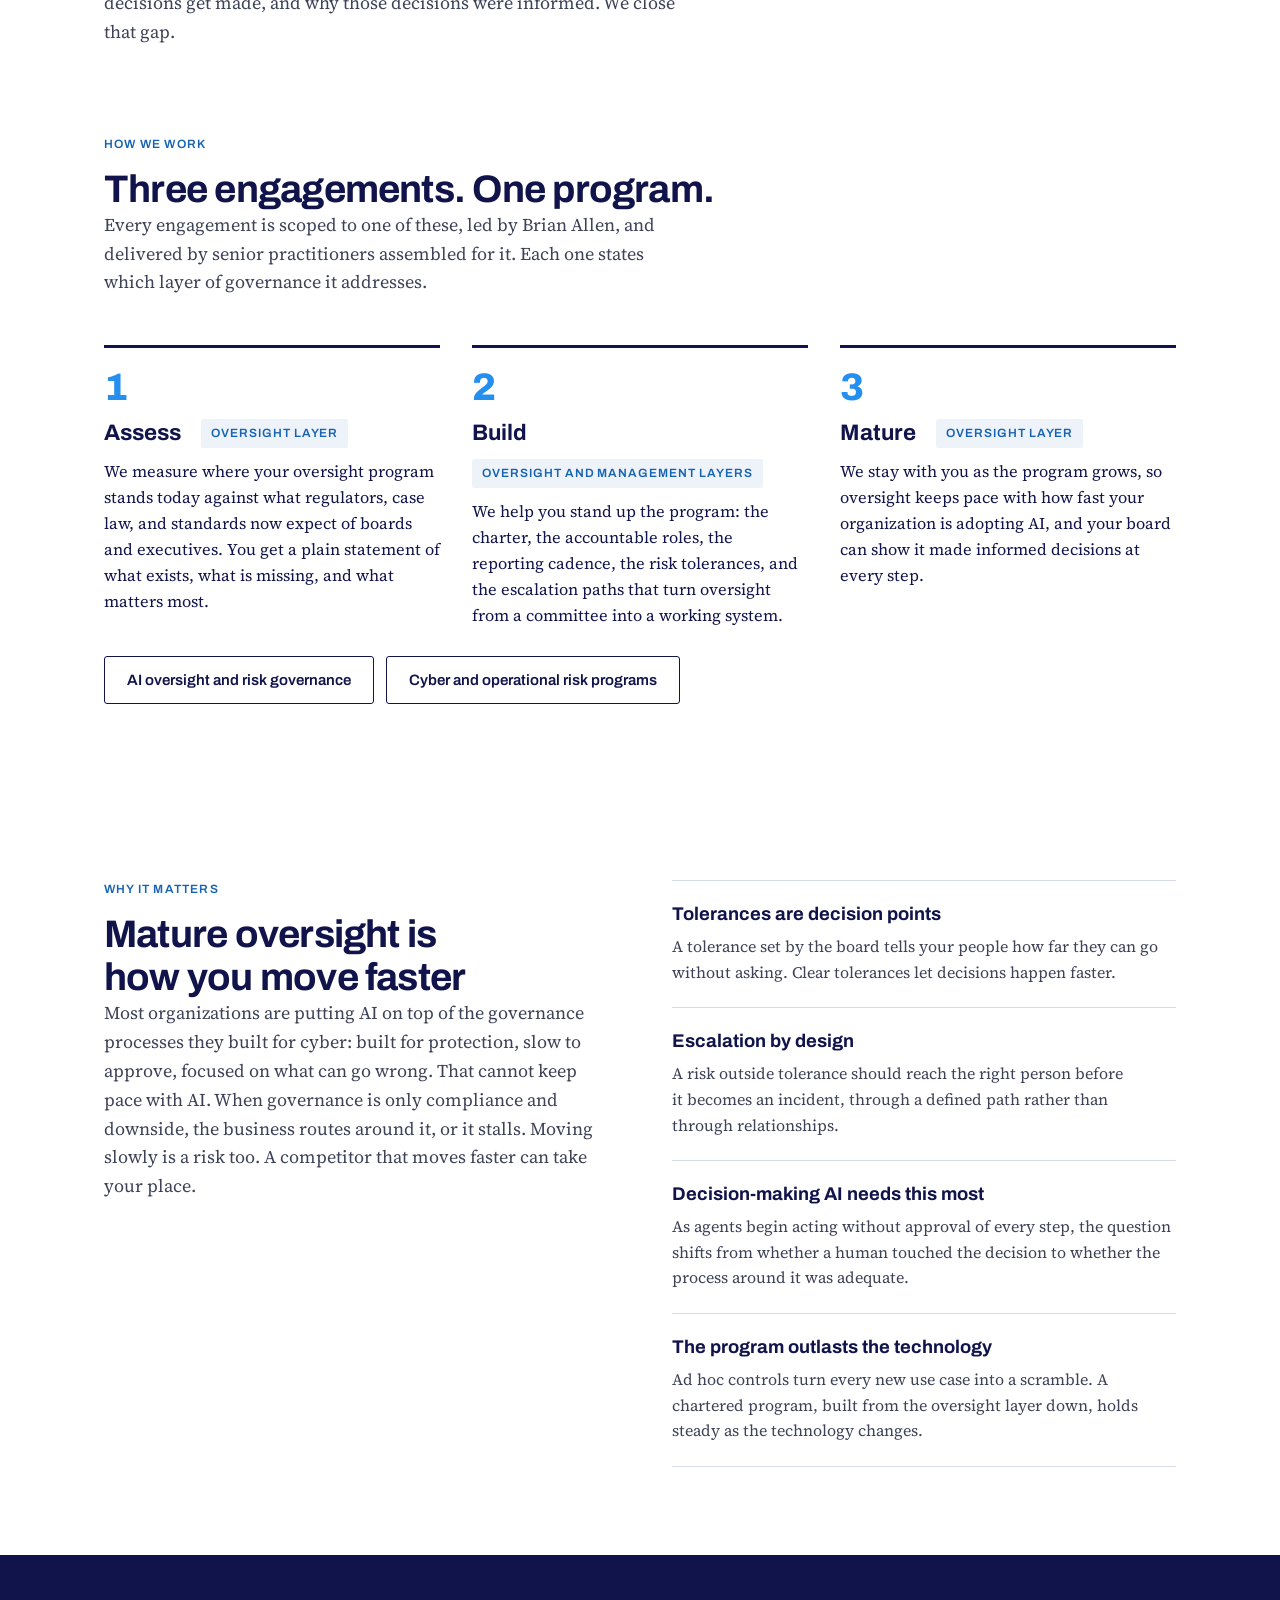
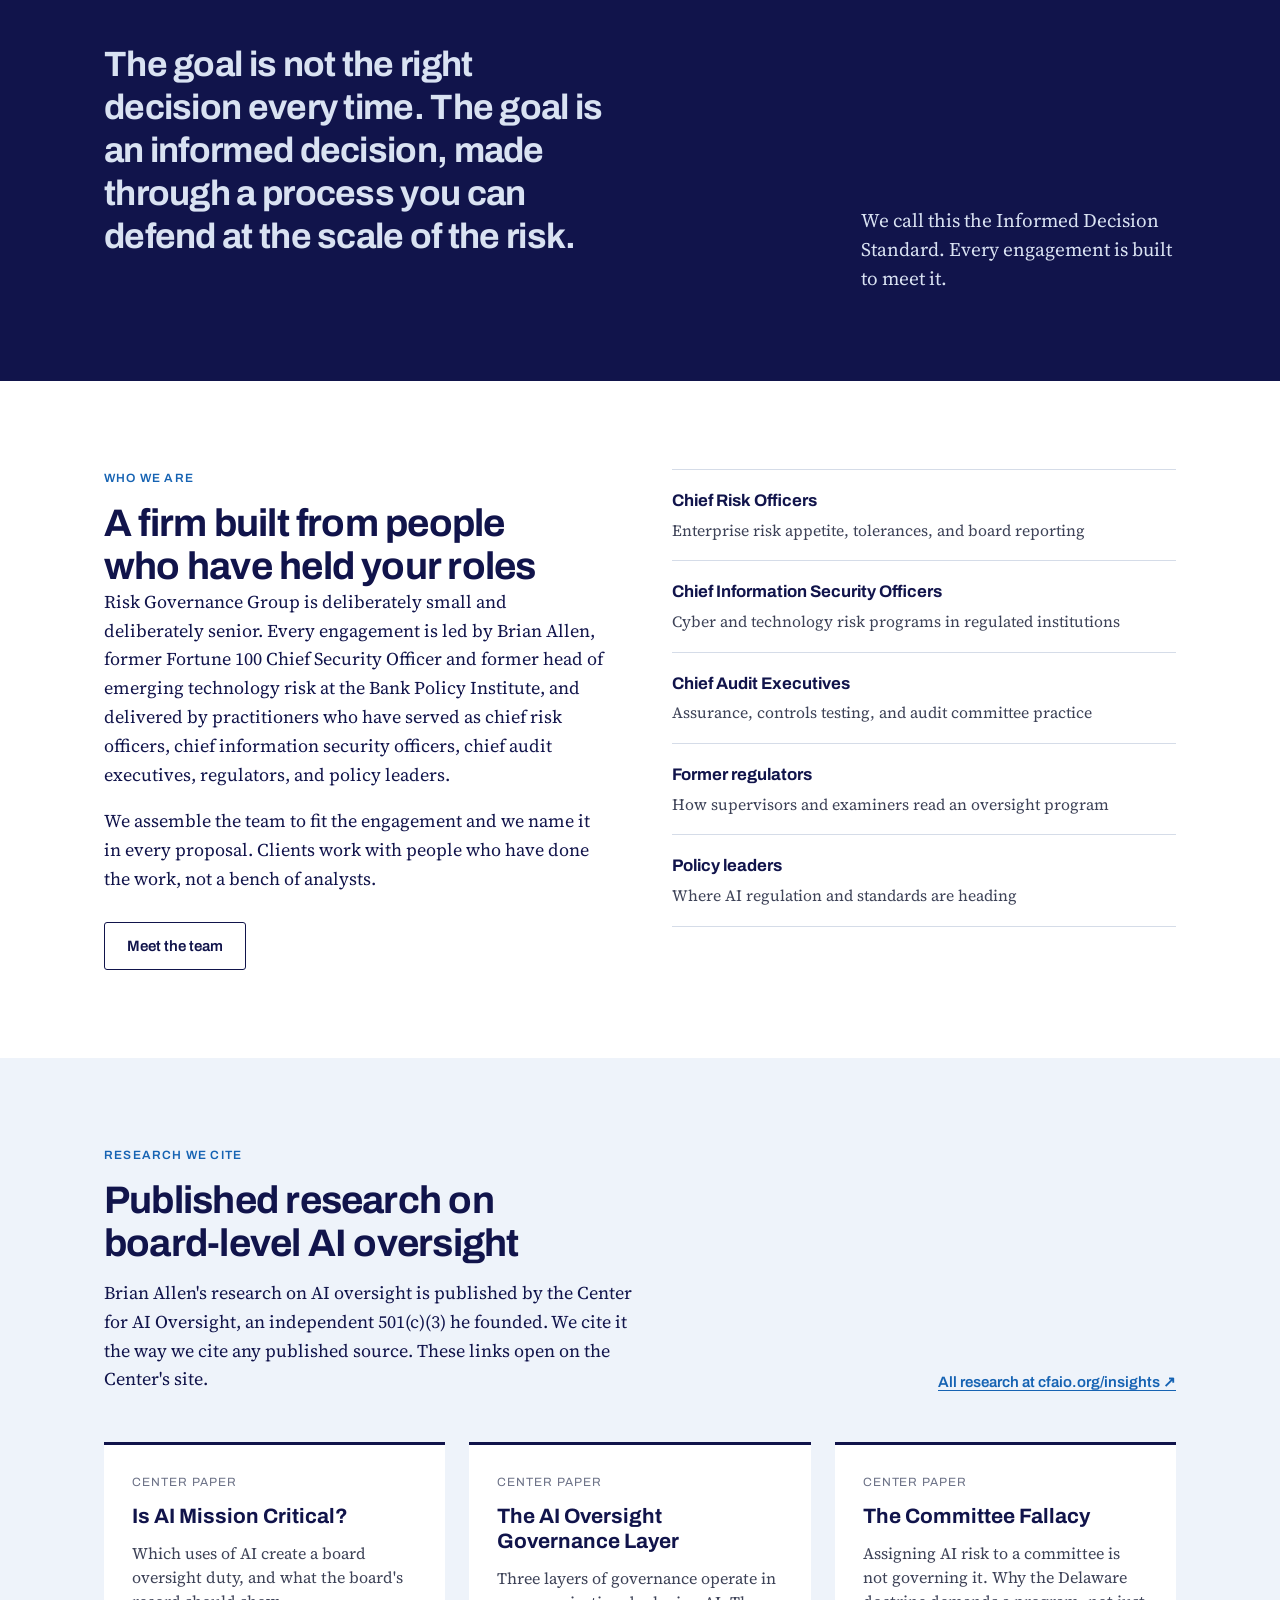
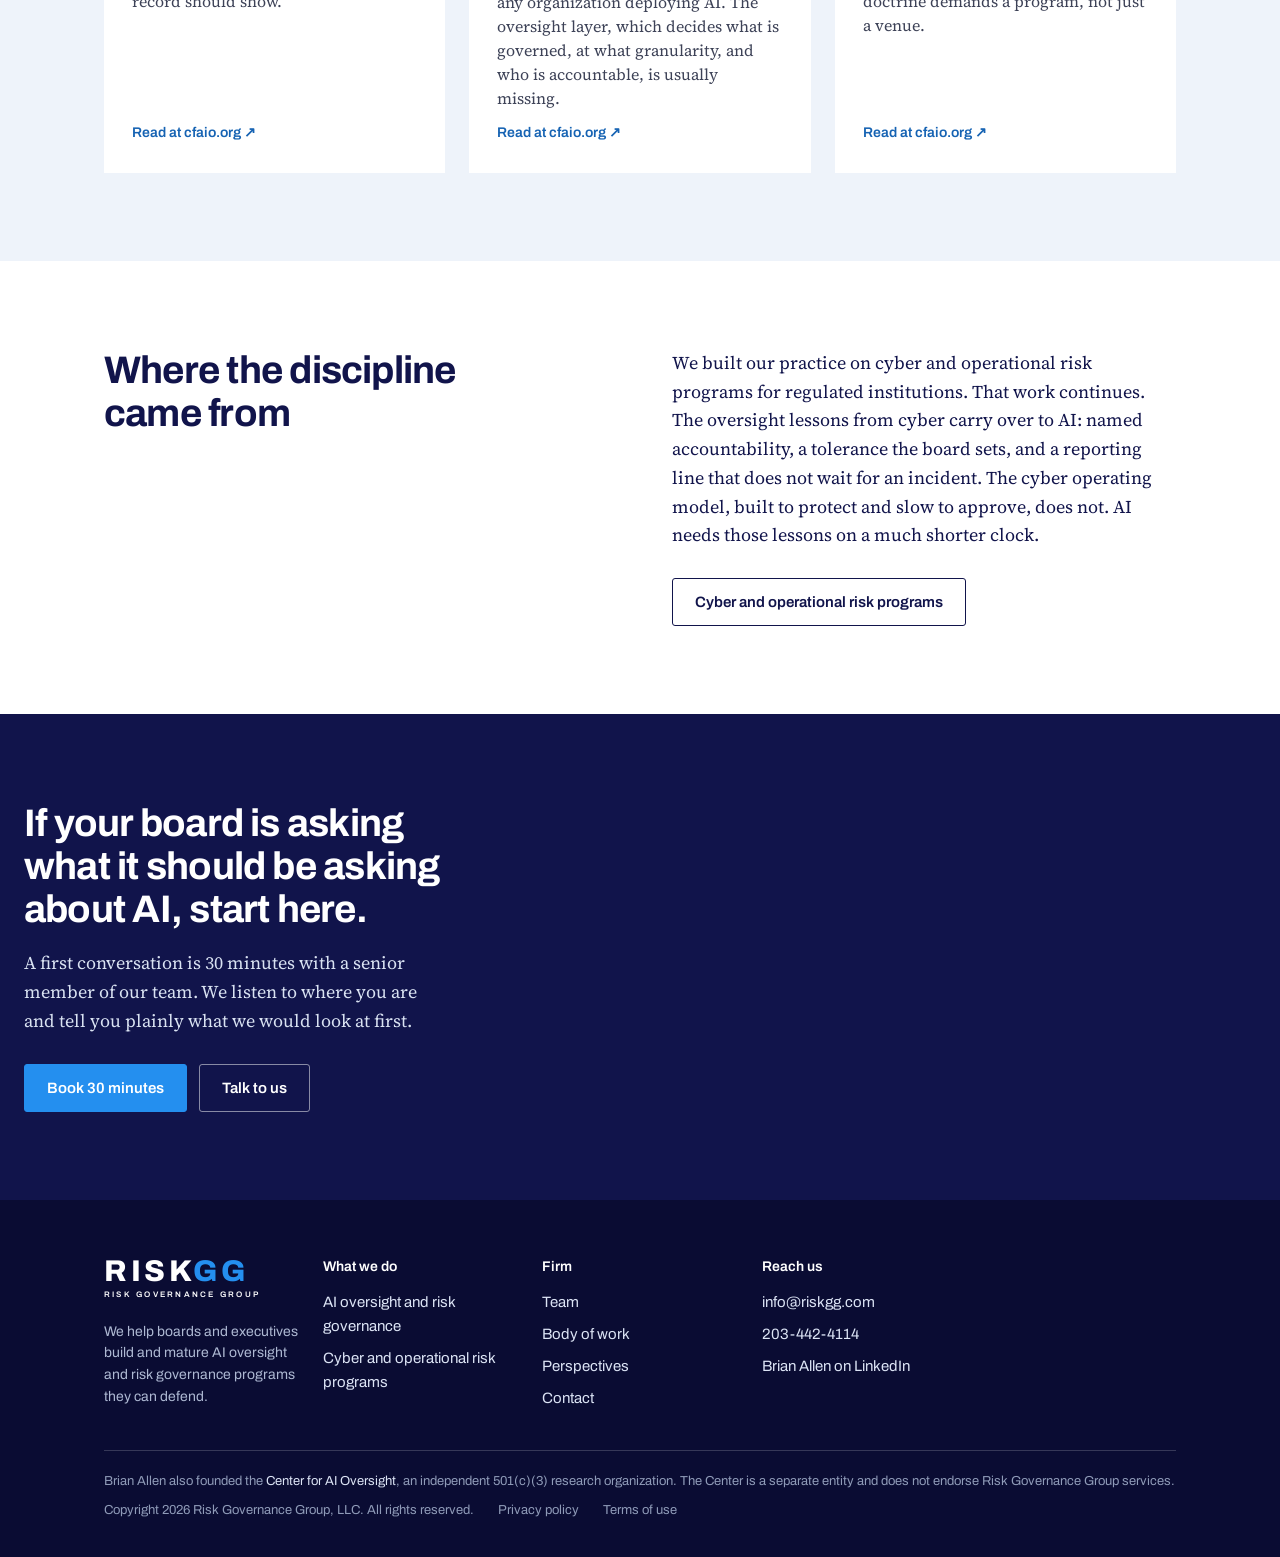
==== commit c7351c68: "Site fixes: remove two PDFs, clean canonicals, privacy text, 404, layer graphic, polish" ====
--- a/index.html
+++ b/index.html
@@ -16,6 +16,9 @@
 <link rel="preconnect" href="https://fonts.googleapis.com"><link rel="preconnect" href="https://fonts.gstatic.com" crossorigin><link href="https://fonts.googleapis.com/css2?family=Archivo:wght@400;500;600;700;800&family=Source+Serif+4:ital,opsz,wght@0,8..60,400;0,8..60,600;1,8..60,400&display=swap" rel="stylesheet">
 <link rel="stylesheet" href="/styles.css">
 <link rel="icon" href="/assets/favicon.svg" type="image/svg+xml">
+<link rel="apple-touch-icon" href="/assets/apple-touch-icon.png">
+<meta name="theme-color" content="#11144B">
+<script type="application/ld+json">{"@context": "https://schema.org", "@type": "ProfessionalService", "name": "Risk Governance Group", "legalName": "Risk Governance Group, LLC", "url": "https://riskgg.com/", "email": "info@riskgg.com", "telephone": "+1-203-442-4114", "address": {"@type": "PostalAddress", "addressRegion": "CT", "addressCountry": "US"}, "areaServed": "US", "description": "Risk Governance Group helps boards and executives build and mature AI oversight and risk governance programs they can defend.", "founder": {"@type": "Person", "name": "Brian J. Allen", "jobTitle": "Chief Executive Officer", "url": "https://riskgg.com/team", "sameAs": ["https://www.linkedin.com/in/brian-allen-esq-93a1545/"]}}</script>
 </head>
 <body>
 <a class="skip" href="#main">Skip to content</a>
@@ -44,7 +47,7 @@
       <div class="btn-row"><a href="#how-we-work" class="btn btn-solid">How we work</a><a href="https://calendar.app.google/1QkTQTcaoQQRDGSk6" rel="noopener" class="btn btn-outline">Book 30 minutes</a></div>
     </div>
     <aside class="hero-aside">
-      <h3>Who we work with</h3>
+      <p class="aside-title">Who we work with</p>
       <span>Boards, audit and risk committees</span>
       <span>CEOs and general counsel</span>
       <span>Chief risk and chief audit executives</span>
@@ -52,36 +55,38 @@
       <span>Companies that sell AI into regulated markets</span>
     </aside>
   </div>
-  <div class="wrap"><figure class="layers">
-<svg viewBox="0 0 560 400" role="img" aria-labelledby="layers-title layers-desc" xmlns="http://www.w3.org/2000/svg">
-  <title id="layers-title">The three layers of AI governance</title>
-  <desc id="layers-desc">Oversight governance sits above management, which sits above technical controls. We start at the top.</desc>
-  <defs>
-    <marker id="arr" viewBox="0 0 10 10" refX="5" refY="5" markerWidth="7" markerHeight="7" orient="auto-start-reverse"><path d="M0 0 L10 5 L0 10 z" fill="#1663B3"/></marker>
-  </defs>
-  <rect x="0" y="0" width="560" height="400" fill="#FFFFFF"/>
-  <!-- oversight -->
-  <rect x="36" y="34" width="488" height="104" rx="3" fill="#11144B"/>
-  <rect x="36" y="34" width="6" height="104" fill="#248FEF"/>
-  <text x="62" y="60" font-family="Archivo, Arial, sans-serif" font-size="11" font-weight="600" letter-spacing="1.6" fill="#8FC2F7">OVERSIGHT GOVERNANCE</text>
-  <text x="62" y="88" font-family="Archivo, Arial, sans-serif" font-size="20" font-weight="700" fill="#FFFFFF">What is governed. Who is accountable.</text>
-  <text x="62" y="116" font-family="Archivo, Arial, sans-serif" font-size="14" fill="#D9E2F2">Charter, named accountability, tolerance, authority to operate, the record.</text>
-  <text x="508" y="60" text-anchor="end" font-family="Archivo, Arial, sans-serif" font-size="11" font-weight="600" letter-spacing="1.6" fill="#248FEF">WHERE WE START</text>
-  <!-- management -->
-  <rect x="36" y="154" width="488" height="96" rx="3" fill="#EEF3FA" stroke="#D5DCE8"/>
-  <text x="62" y="180" font-family="Archivo, Arial, sans-serif" font-size="11" font-weight="600" letter-spacing="1.6" fill="#1663B3">MANAGEMENT</text>
-  <text x="62" y="207" font-family="Archivo, Arial, sans-serif" font-size="18" font-weight="700" fill="#11144B">The activity, not the rank.</text>
-  <text x="62" y="232" font-family="Archivo, Arial, sans-serif" font-size="14" fill="#3D4257">Objectives, policy, risk assessment and treatment, vendors, training, response.</text>
-  <!-- technical -->
-  <rect x="36" y="266" width="488" height="96" rx="3" fill="#FFFFFF" stroke="#D5DCE8"/>
-  <text x="62" y="292" font-family="Archivo, Arial, sans-serif" font-size="11" font-weight="600" letter-spacing="1.6" fill="#1663B3">TECHNICAL CONTROLS</text>
-  <text x="62" y="319" font-family="Archivo, Arial, sans-serif" font-size="18" font-weight="700" fill="#11144B">What the system does.</text>
-  <text x="62" y="344" font-family="Archivo, Arial, sans-serif" font-size="14" fill="#3D4257">Security, data, model validation, guardrails, access, logging, fail safe logic.</text>
-  <!-- cascade arrow -->
-  <line x1="542" y1="150" x2="542" y2="356" stroke="#1663B3" stroke-width="1.5" marker-end="url(#arr)"/>
-  <text x="552" y="258" transform="rotate(90 552 258)" text-anchor="middle" font-family="Archivo, Arial, sans-serif" font-size="10" letter-spacing="1.4" fill="#1663B3">DIRECTION CASCADES DOWN</text>
-  <text x="36" y="388" font-family="Archivo, Arial, sans-serif" font-size="12" fill="#6B7186">We work at all three layers. Oversight first, because the layers below cannot supply it.</text>
-</svg>
+  <div class="wrap"><figure class="layers" aria-label="The three layers of AI governance">
+  <div class="layers-body">
+    <div class="layers-rail" aria-hidden="true">
+      <span class="layers-rail-text">Direction cascades down</span>
+      <span class="layers-rail-arrow">&#8595;</span>
+    </div>
+    <ol class="layers-list">
+      <li class="layer-card layer-oversight">
+        <div class="layer-top">
+          <span class="layer-label">Oversight governance</span>
+          <span class="layer-start">Where we start</span>
+        </div>
+        <p class="layer-line">What is governed. Who is accountable.</p>
+        <p class="layer-detail">Charter, named accountability, tolerance, authority to operate, the record.</p>
+      </li>
+      <li class="layer-card layer-management">
+        <div class="layer-top">
+          <span class="layer-label">Management</span>
+        </div>
+        <p class="layer-line">The activity, not the rank.</p>
+        <p class="layer-detail">Objectives, policy, risk assessment and treatment, vendors, training, response.</p>
+      </li>
+      <li class="layer-card layer-technical">
+        <div class="layer-top">
+          <span class="layer-label">Technical controls</span>
+        </div>
+        <p class="layer-line">What the system does.</p>
+        <p class="layer-detail">Security, data, model validation, guardrails, access, logging, fail safe logic.</p>
+      </li>
+    </ol>
+  </div>
+  <figcaption class="layers-caption">We work at all three layers. Oversight first, because the layers below cannot supply it.</figcaption>
 </figure></div>
 </section>
 
@@ -98,9 +103,9 @@
     <h2>Three engagements. One program.</h2>
     <p class="measure muted">Every engagement is scoped to one of these, led by Brian Allen, and delivered by senior practitioners assembled for it. Each one states which layer of governance it addresses.</p>
     <div class="steps">
-      <div class="step"><span class="step-n">1</span><h3>Assess</h3><p>We measure where your oversight program stands today against what regulators, case law, and standards now expect of boards and executives. You get a plain statement of what exists, what is missing, and what matters most.</p></div>
-      <div class="step"><span class="step-n">2</span><h3>Build</h3><p>We help you stand up the program: the charter, the accountable roles, the reporting cadence, the risk tolerances, and the escalation paths that turn oversight from a committee into a working system.</p></div>
-      <div class="step"><span class="step-n">3</span><h3>Mature</h3><p>We stay with you as the program grows, so oversight keeps pace with how fast your organization is adopting AI, and your board can show it made informed decisions at every step.</p></div>
+      <div class="step"><span class="step-n">1</span><div class="eng-head"><h3>Assess</h3><span class="layer-tag">Oversight layer</span></div><p>We measure where your oversight program stands today against what regulators, case law, and standards now expect of boards and executives. You get a plain statement of what exists, what is missing, and what matters most.</p></div>
+      <div class="step"><span class="step-n">2</span><div class="eng-head"><h3>Build</h3><span class="layer-tag">Oversight and management layers</span></div><p>We help you stand up the program: the charter, the accountable roles, the reporting cadence, the risk tolerances, and the escalation paths that turn oversight from a committee into a working system.</p></div>
+      <div class="step"><span class="step-n">3</span><div class="eng-head"><h3>Mature</h3><span class="layer-tag">Oversight layer</span></div><p>We stay with you as the program grows, so oversight keeps pace with how fast your organization is adopting AI, and your board can show it made informed decisions at every step.</p></div>
     </div>
     <div class="btn-row"><a href="/ai-oversight" class="btn btn-outline">AI oversight and risk governance</a><a href="/cyber-operational-risk" class="btn btn-outline">Cyber and operational risk programs</a></div>
   </div>
@@ -160,7 +165,7 @@
     </div>
     <div class="cards-3">
       <a href="https://cfaio.org/is-ai-mission-critical" rel="noopener" class="card">
-        <span class="card-kicker">Research paper</span>
+        <span class="card-kicker">Center paper</span>
         <span class="card-title">Is AI Mission Critical?</span>
         <span class="card-text">Which uses of AI create a board oversight duty, and what the board's record should show.</span>
         <span class="card-link">Read at cfaio.org &#8599;</span>
@@ -185,7 +190,7 @@
   <div class="wrap split">
     <h2>Where the discipline came from</h2>
     <div>
-      <p>We built our practice on cyber and operational risk programs for regulated institutions. That work continues. The same approach that made cyber governance defensible is what AI oversight needs now, on a much shorter clock.</p>
+      <p>We built our practice on cyber and operational risk programs for regulated institutions. That work continues. The oversight lessons from cyber carry over to AI: named accountability, a tolerance the board sets, and a reporting line that does not wait for an incident. The cyber operating model, built to protect and slow to approve, does not. AI needs those lessons on a much shorter clock.</p>
       <div class="btn-row"><a href="/cyber-operational-risk" class="btn btn-outline">Cyber and operational risk programs</a></div>
     </div>
   </div>
@@ -206,19 +211,19 @@
       <p>We help boards and executives build and mature AI oversight and risk governance programs they can defend.</p>
     </div>
     <div>
-      <h4>What we do</h4>
+      <h2>What we do</h2>
       <a href="/ai-oversight">AI oversight and risk governance</a>
       <a href="/cyber-operational-risk">Cyber and operational risk programs</a>
     </div>
     <div>
-      <h4>Firm</h4>
+      <h2>Firm</h2>
       <a href="/team">Team</a>
       <a href="/body-of-work">Body of work</a>
       <a href="/perspectives">Perspectives</a>
       <a href="/contact">Contact</a>
     </div>
     <div>
-      <h4>Reach us</h4>
+      <h2>Reach us</h2>
       <a href="mailto:info@riskgg.com">info@riskgg.com</a>
       <a href="tel:+12034424114">203-442-4114</a>
       <a href="https://www.linkedin.com/in/brian-allen-esq-93a1545/" rel="noopener">Brian Allen on LinkedIn</a>
--- a/styles.css
+++ b/styles.css
@@ -72,7 +72,8 @@
 .nav a{color:var(--navy);text-decoration:none;white-space:nowrap;padding:4px 0;border-bottom:2px solid transparent}
 .nav a:hover{border-bottom-color:var(--blue)}
 .nav a.active{border-bottom-color:var(--navy)}
-.nav a.btn-nav{border-bottom:0;padding:10px 18px}
+.nav a.btn-nav{border-bottom:0;padding:10px 18px;color:#fff}
+.nav a.btn-nav:hover{color:#fff}
 @media (max-width:860px){
   .nav-desktop{display:none}
   .menu{display:block}
@@ -100,10 +101,37 @@
 .hero-copy h1{max-width:16ch;margin-bottom:28px}
 .lede{font-size:1.3rem;line-height:1.5;color:var(--ink-soft);max-width:56ch}
 .hero-aside{font-family:var(--display);font-size:15px;color:var(--ink-soft);border-top:2px solid var(--blue);padding-top:18px;display:flex;flex-direction:column;gap:6px;min-width:0}
-.hero-aside h3{font-size:12px;letter-spacing:0.1em;text-transform:uppercase;font-weight:600;margin-bottom:6px;color:var(--navy)}
+.hero-aside .aside-title{font-family:var(--display);font-size:12px;letter-spacing:0.1em;text-transform:uppercase;font-weight:600;margin:0 0 6px;color:var(--navy)}
 @media (max-width:700px){.hero-copy{grid-column:span 1}}
-.layers{margin:0 0 96px;border:1px solid var(--line);background:var(--paper)}
-.layers svg{width:100%;height:auto;display:block}
+
+/* three layers figure */
+.layers{margin:0 0 96px;padding:28px;border:1px solid var(--line);background:var(--paper);font-family:var(--display)}
+.layers-body{display:flex;flex-direction:column;gap:16px}
+.layers-rail{display:flex;align-items:center;gap:10px;font-size:15px;font-weight:600;letter-spacing:0.08em;text-transform:uppercase;color:var(--blue-link);padding-bottom:8px;border-bottom:1.5px solid var(--blue-link)}
+.layers-rail-arrow{font-size:18px;line-height:1}
+.layers-list{list-style:none;margin:0;padding:0;display:flex;flex-direction:column;gap:16px;flex:1;min-width:0}
+.layer-card{padding:22px 24px;border-radius:3px;min-width:0;overflow-wrap:break-word}
+.layer-oversight{background:var(--navy);color:#fff;border-left:6px solid var(--blue)}
+.layer-management{background:var(--pale);color:var(--ink);border:1px solid var(--line)}
+.layer-technical{background:var(--paper);color:var(--ink);border:1px solid var(--line)}
+.layer-top{display:flex;flex-wrap:wrap;align-items:center;justify-content:space-between;gap:8px 16px;margin-bottom:8px}
+.layer-label{font-size:15px;font-weight:600;letter-spacing:0.08em;text-transform:uppercase;color:var(--blue-link)}
+.layer-oversight .layer-label{color:#8FC2F7}
+.layer-start{font-size:15px;font-weight:600;letter-spacing:0.08em;text-transform:uppercase;color:var(--blue)}
+.layer-line{font-size:clamp(1.15rem,2.2vw,1.35rem);font-weight:700;line-height:1.25;margin:0 0 6px;color:var(--ink)}
+.layer-oversight .layer-line{color:#fff}
+.layer-detail{font-size:16px;line-height:1.5;margin:0;color:var(--ink-soft)}
+.layer-oversight .layer-detail{color:var(--on-navy)}
+.layers-caption{margin-top:18px;font-size:15px;line-height:1.5;color:var(--ink-mute)}
+@media (min-width:900px){
+  .layers-body{flex-direction:row;align-items:stretch;gap:24px}
+  .layers-rail{order:2;writing-mode:vertical-rl;flex-direction:row;justify-content:center;padding-bottom:0;padding-left:12px;border-bottom:0;border-left:1.5px solid var(--blue-link)}
+  .layers-list{order:1}
+}
+@media (max-width:480px){
+  .layers{padding:18px 16px}
+  .layer-card{padding:18px 16px}
+}
 
 /* page hero */
 .page-hero{padding-block:88px 56px;border-bottom:1px solid var(--line)}
@@ -115,6 +143,8 @@
 .step{border-top:3px solid var(--navy);padding-top:20px;min-width:0}
 .step-n{font-family:var(--display);font-weight:800;font-size:2.4rem;line-height:1;color:var(--blue);display:block;margin-bottom:12px}
 .step h3{font-size:1.35rem;margin-bottom:10px}
+.step .eng-head{margin-bottom:10px}
+.step .eng-head h3{margin-bottom:0}
 .step p{font-size:1.02rem}
 
 /* lists */
@@ -221,7 +251,7 @@
 .site-footer{background:var(--navy-deep);color:#C9D2E6;padding-block:56px 36px;font-family:var(--display);font-size:15px}
 .footer-grid{display:grid;grid-template-columns:repeat(auto-fit,minmax(180px,1fr));gap:32px 24px}
 .footer-grid>div{min-width:0;display:flex;flex-direction:column;gap:8px}
-.footer-grid h4{color:#fff;margin-bottom:4px}
+.footer-grid h2{color:#fff;margin-bottom:4px;font-size:14px;font-weight:600;line-height:1.6;letter-spacing:0}
 .footer-grid a{color:#DCE4F5;text-decoration:none}
 .footer-grid a:hover{color:#fff;text-decoration:underline}
 .footer-brand p{color:#AEB9D3;max-width:34ch;font-size:14px;line-height:1.55;margin-top:14px}
